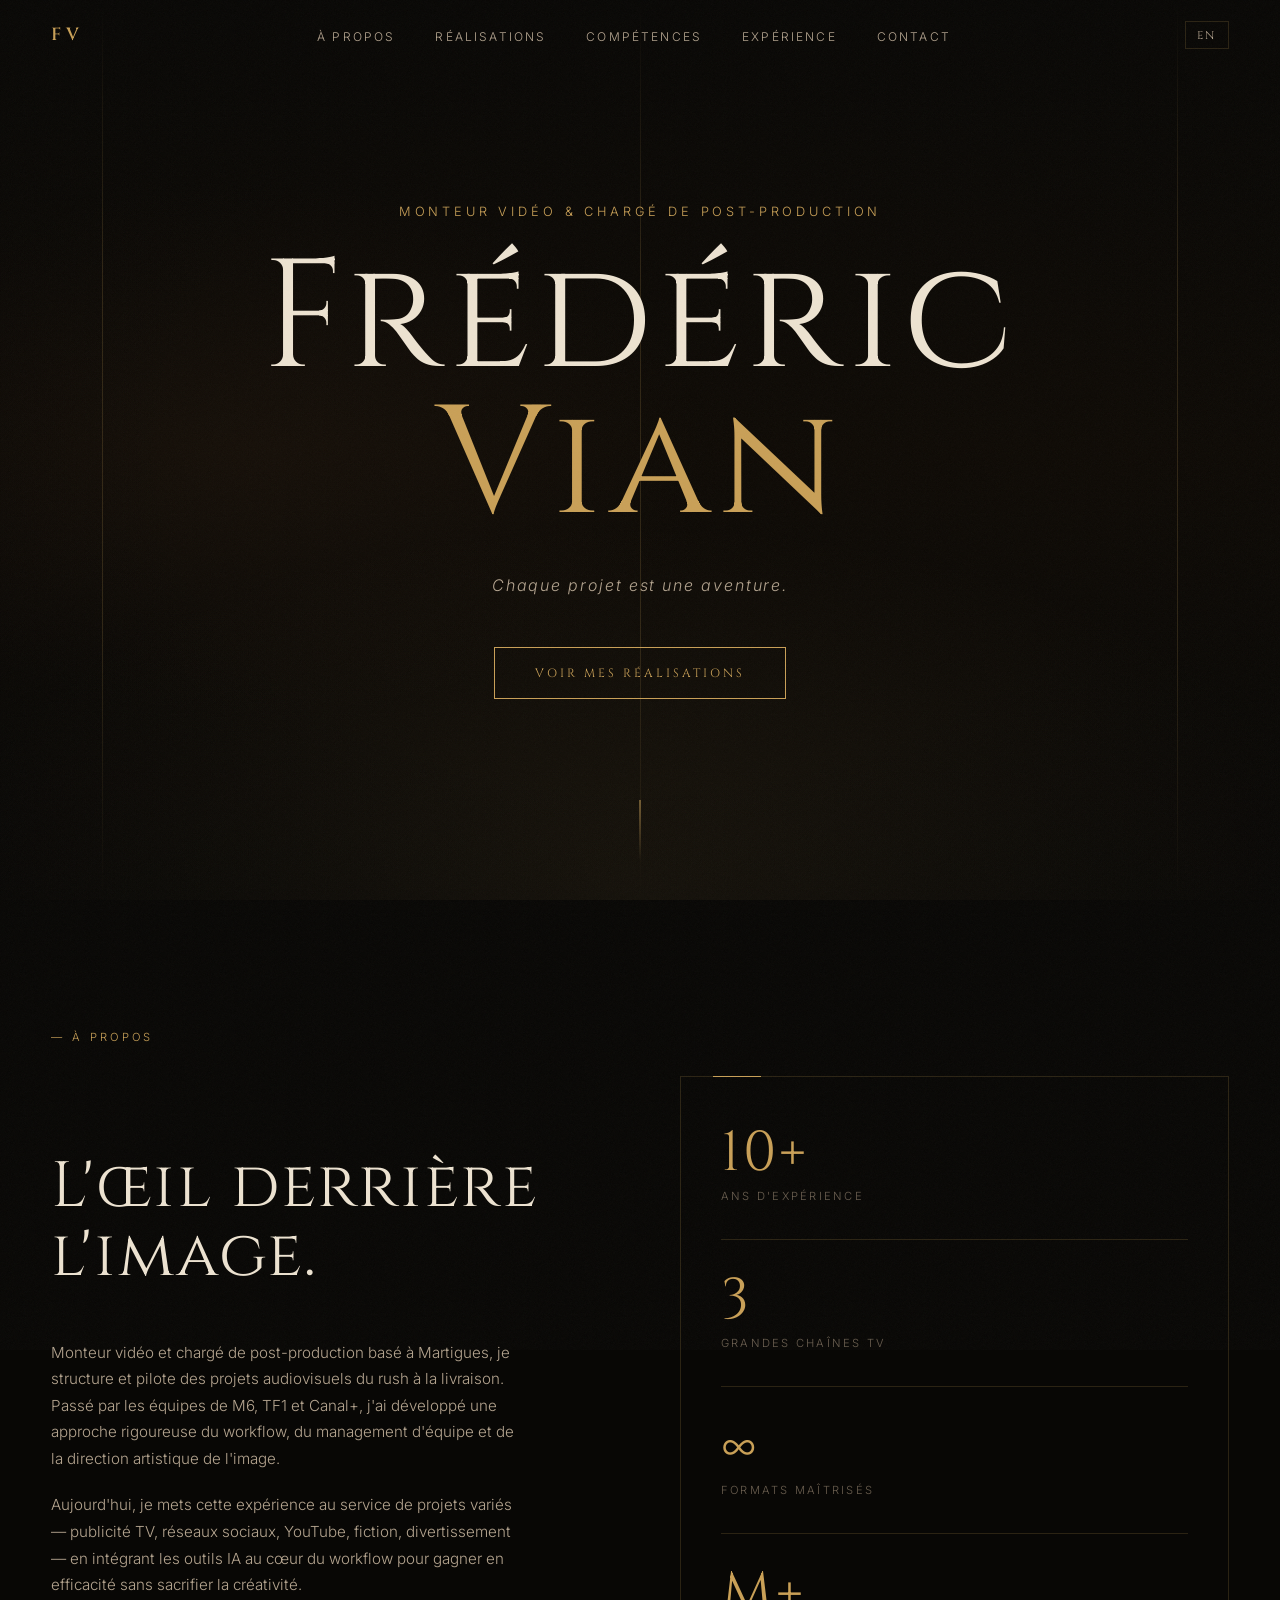
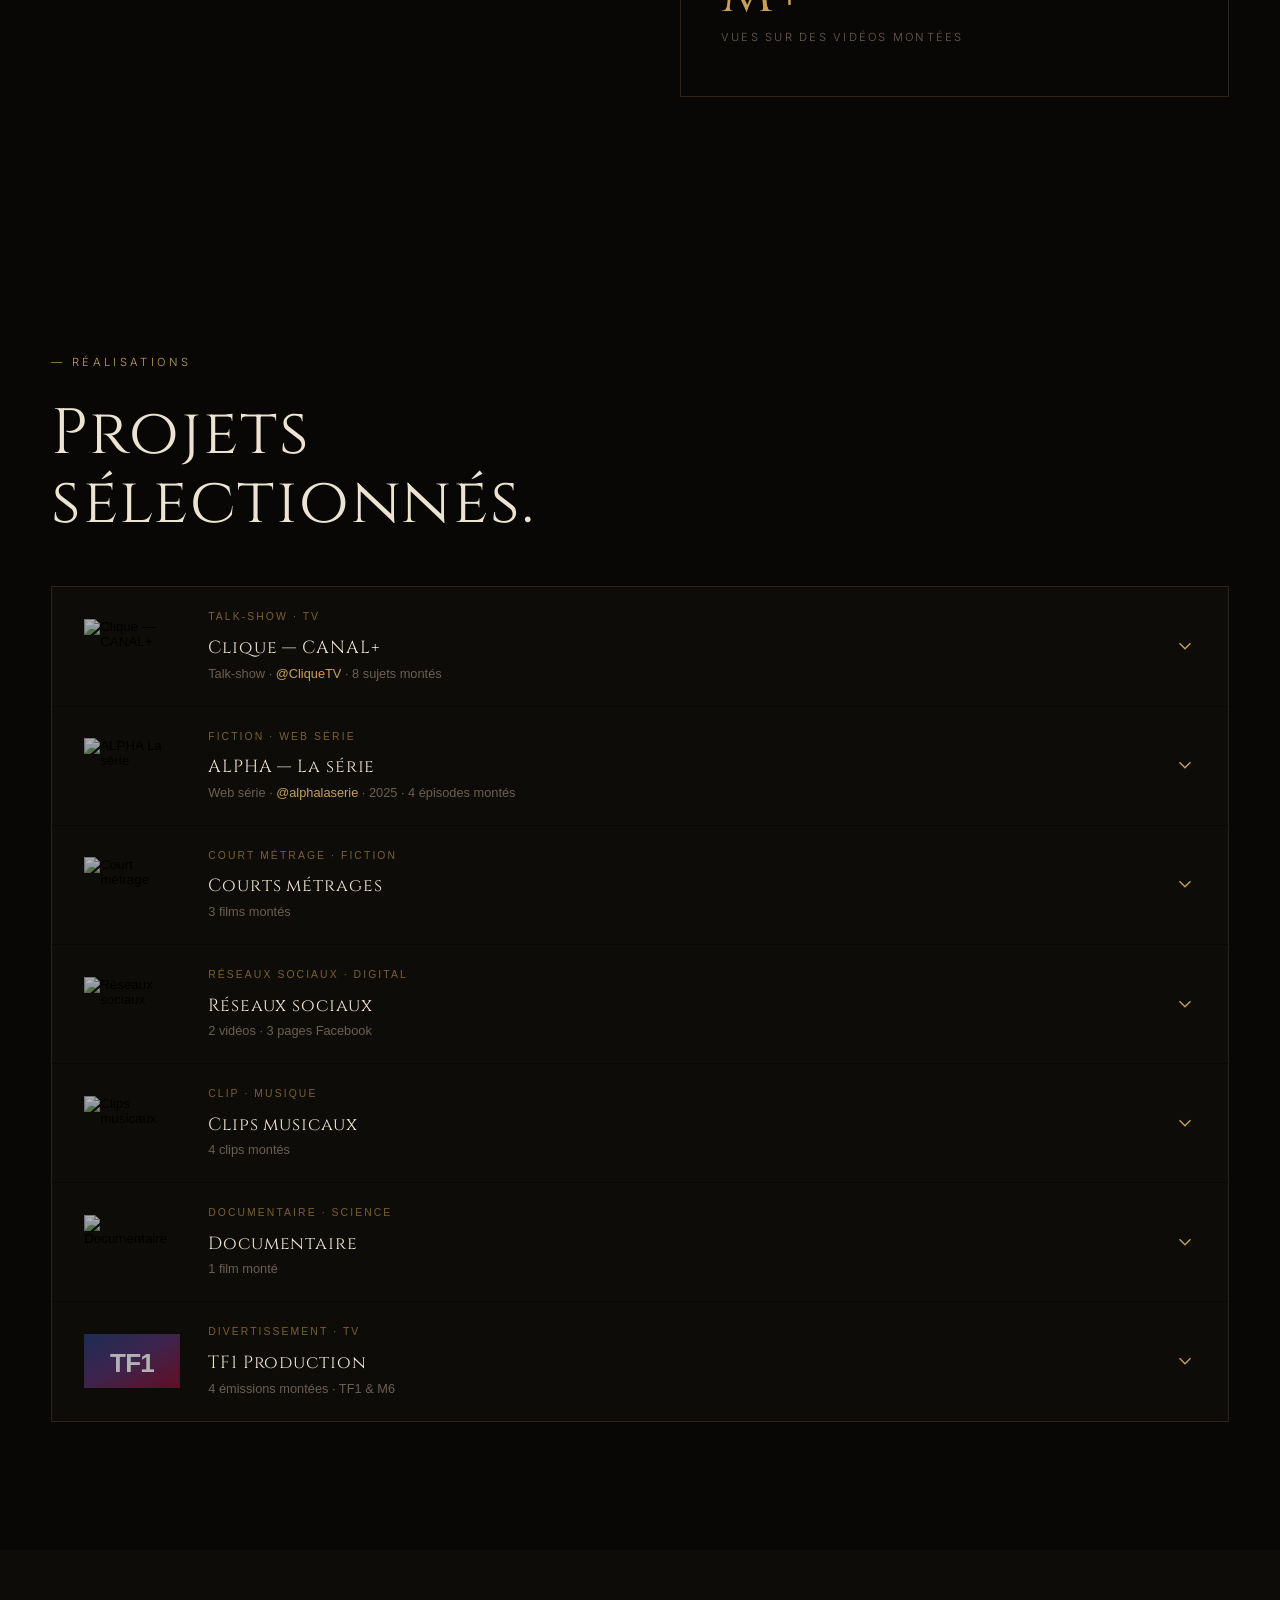
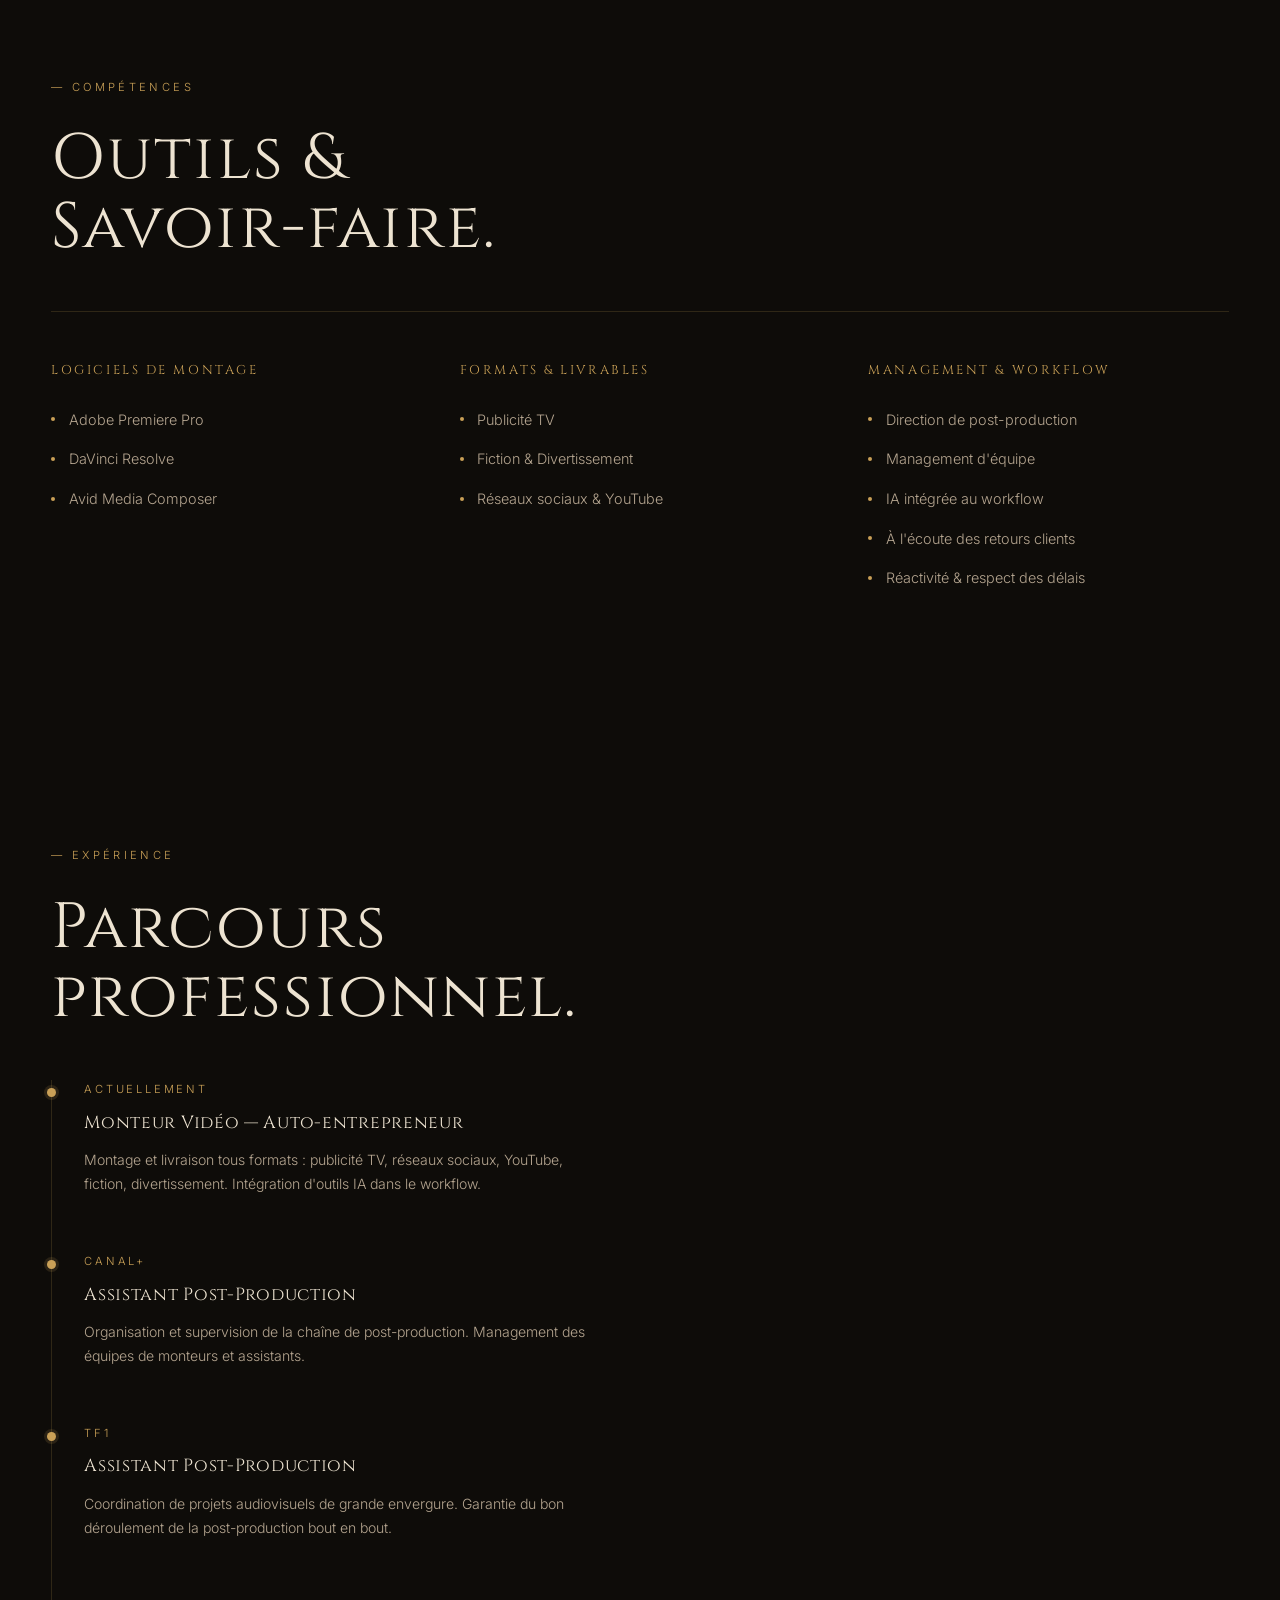
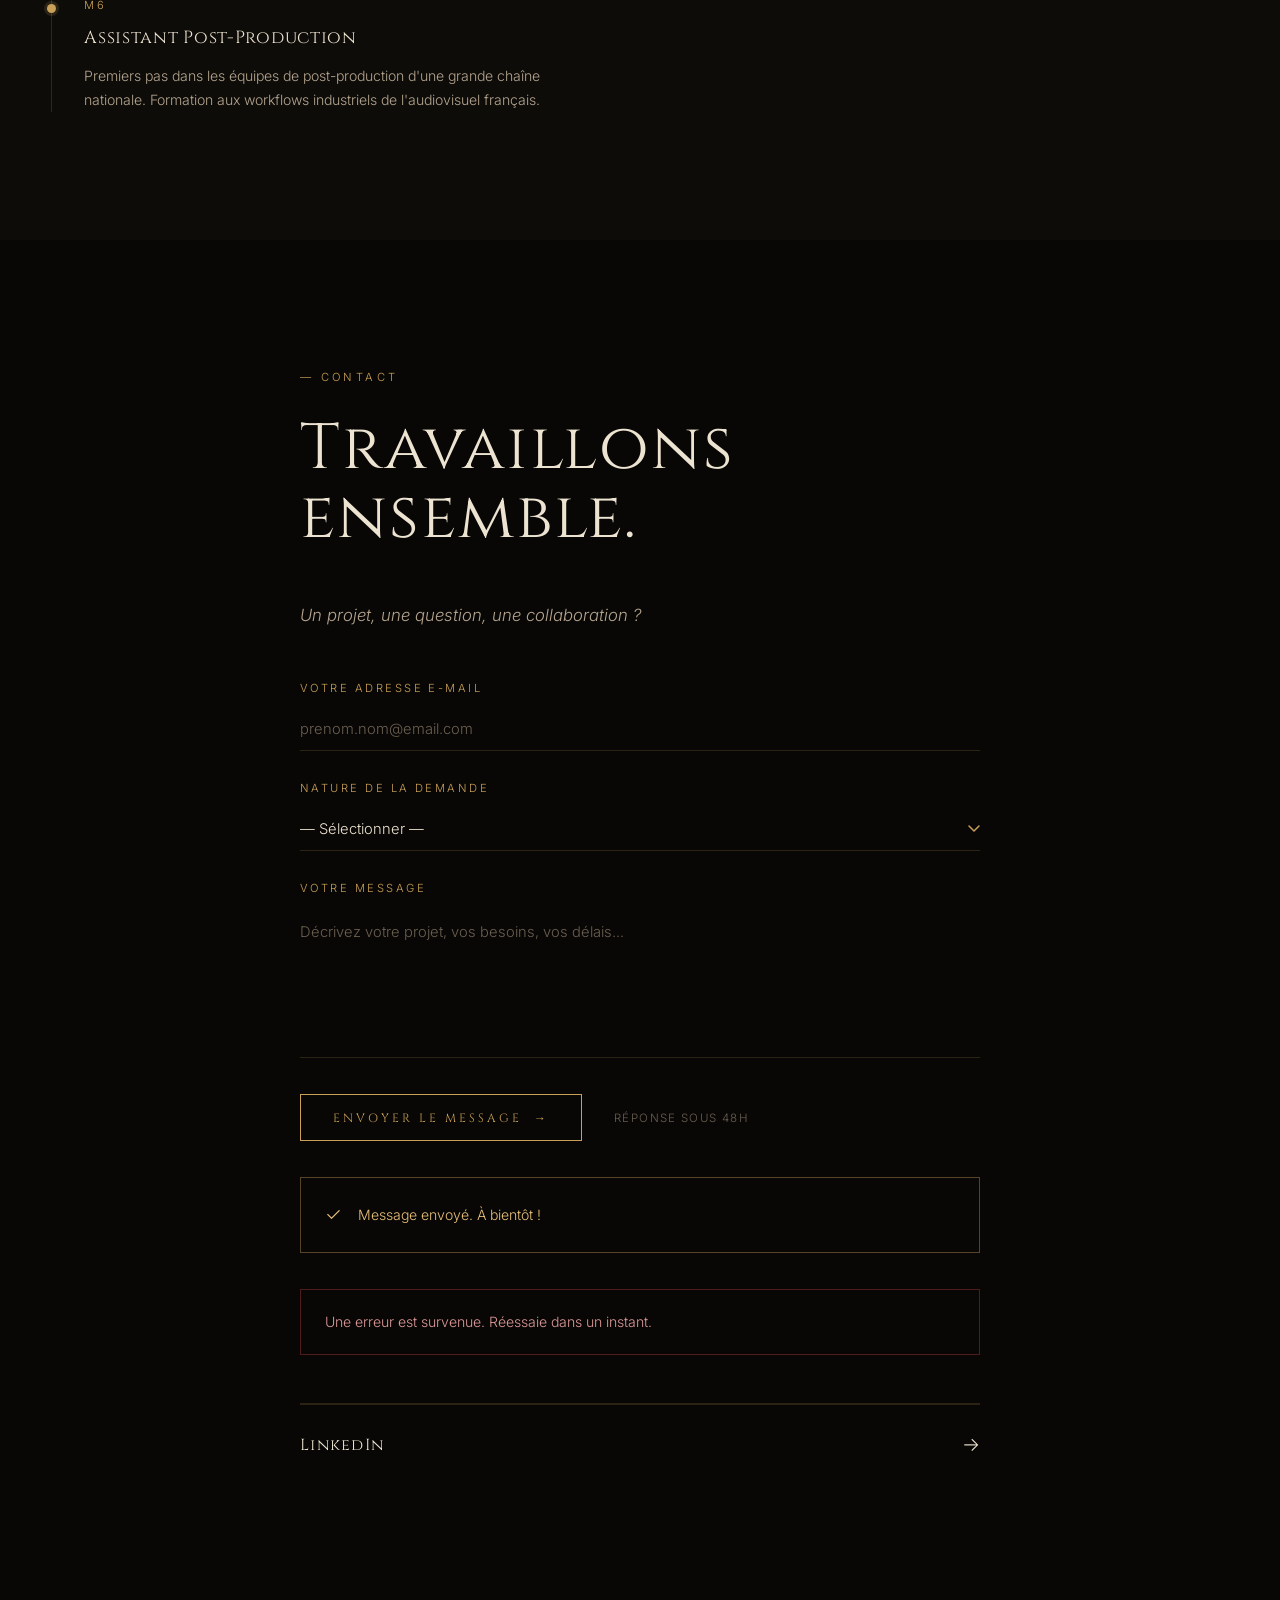
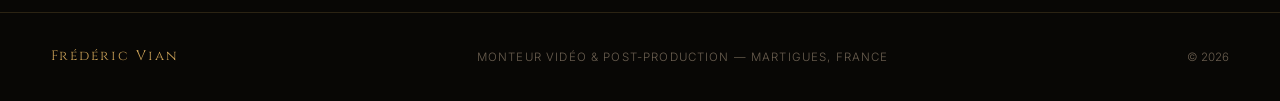
==== index.html @ c8d22343 "Add files via upload" ====
<!DOCTYPE html>
<html lang="fr">
<head>
  <meta charset="UTF-8" />
  <meta name="viewport" content="width=device-width, initial-scale=1.0" />

  <!-- SEO -->
  <title>Frédéric Vian — Monteur Vidéo & Post-Production</title>
  <meta name="description" content="Frédéric Vian, monteur vidéo et chargé de post-production basé à Martigues. Expérience M6, TF1, Canal+." />
  <meta name="author" content="Frédéric Vian" />
  <meta name="theme-color" content="#080705" />
  <link rel="icon" type="image/svg+xml" href="favicon.svg" />

  <!--
    PARTAGE RÉSEAUX SOCIAUX (Open Graph / Twitter)
    ⚠️ Remplace https://fredericvian.com/ par ton vrai domaine une fois le site en ligne.
    ⚠️ Dépose une image og-image.jpg (1200×630) dans ce dossier pour l'aperçu LinkedIn.
  -->
  <link rel="canonical" href="https://fredericvian.com/" />
  <meta property="og:type" content="website" />
  <meta property="og:locale" content="fr_FR" />
  <meta property="og:site_name" content="Frédéric Vian" />
  <meta property="og:title" content="Frédéric Vian — Monteur Vidéo & Post-Production" />
  <meta property="og:description" content="Monteur vidéo et chargé de post-production basé à Martigues. Expérience M6, TF1, Canal+." />
  <meta property="og:url" content="https://fredericvian.com/" />
  <meta property="og:image" content="https://fredericvian.com/og-image.jpg" />
  <meta name="twitter:card" content="summary_large_image" />
  <meta name="twitter:title" content="Frédéric Vian — Monteur Vidéo & Post-Production" />
  <meta name="twitter:description" content="Monteur vidéo et chargé de post-production basé à Martigues. Expérience M6, TF1, Canal+." />
  <meta name="twitter:image" content="https://fredericvian.com/og-image.jpg" />

  <!-- Données structurées (Google) -->
  <script type="application/ld+json">
  {
    "@context": "https://schema.org",
    "@type": "Person",
    "name": "Frédéric Vian",
    "jobTitle": "Monteur Vidéo & Chargé de Post-Production",
    "address": { "@type": "PostalAddress", "addressLocality": "Martigues", "addressCountry": "FR" },
    "url": "https://fredericvian.com/",
    "sameAs": ["https://www.linkedin.com/in/frédéric-vian"]
  }
  </script>

  <link rel="preconnect" href="https://fonts.googleapis.com" />
  <link rel="preconnect" href="https://fonts.gstatic.com" crossorigin />
  <link href="https://fonts.googleapis.com/css2?family=Cinzel:wght@400;500;600;700&family=Inter:wght@300;400;500&display=swap" rel="stylesheet" />
  <link rel="stylesheet" href="style.css" />
</head>
<body>

  <!-- GRAIN OVERLAY -->
  <div class="grain" aria-hidden="true"></div>

  <!-- NAV -->
  <nav id="nav">
    <a href="#hero" class="nav-logo">FV</a>
    <ul class="nav-links" id="navLinks">
      <li><a href="#about"   data-fr="À propos"      data-en="About">À propos</a></li>
      <li><a href="#work"    data-fr="Réalisations"  data-en="Work">Réalisations</a></li>
      <li><a href="#skills"  data-fr="Compétences"   data-en="Skills">Compétences</a></li>
      <li><a href="#exp"     data-fr="Expérience"    data-en="Experience">Expérience</a></li>
      <li><a href="#contact" data-fr="Contact"       data-en="Contact">Contact</a></li>
    </ul>
    <div class="nav-actions">
      <button class="lang-toggle" id="langToggle" aria-label="Switch language">EN</button>
      <button class="nav-burger" id="navBurger" aria-label="Menu" aria-expanded="false" aria-controls="navLinks">
        <span></span><span></span><span></span>
      </button>
    </div>
  </nav>

  <!-- HERO -->
  <section id="hero">
    <div class="hero-bg" aria-hidden="true">
      <div class="hero-vignette"></div>
      <div class="hero-lines" aria-hidden="true">
        <span></span><span></span><span></span>
      </div>
    </div>
    <div class="hero-content">
      <p class="hero-eyebrow" data-fr="Monteur Vidéo &amp; Chargé de Post-Production" data-en="Video Editor &amp; Post-Production Supervisor">
        Monteur Vidéo &amp; Chargé de Post-Production
      </p>
      <h1 class="hero-title">Frédéric<br /><span class="hero-name-accent">Vian</span></h1>
      <p class="hero-tagline" data-fr="Chaque projet est une aventure." data-en="Every project is an adventure.">
        Chaque projet est une aventure.
      </p>
      <a href="#work" class="hero-cta" data-fr="Voir mes réalisations" data-en="See my work">Voir mes réalisations</a>
    </div>
    <div class="hero-scroll" aria-hidden="true">
      <span class="hero-scroll-line"></span>
    </div>
  </section>

  <!-- ABOUT -->
  <section id="about" class="section">
    <div class="container">
      <div class="section-label" data-fr="— À propos" data-en="— About">— À propos</div>
      <div class="about-grid">
        <div class="about-text">
          <h2 class="section-title" data-fr="L'œil derrière<br/>l'image." data-en="The eye behind<br/>the image.">
            L'œil derrière<br/>l'image.
          </h2>
          <p data-fr="Monteur vidéo et chargé de post-production basé à Martigues, je structure et pilote des projets audiovisuels du rush à la livraison. Passé par les équipes de M6, TF1 et Canal+, j'ai développé une approche rigoureuse du workflow, du management d'équipe et de la direction artistique de l'image."
             data-en="Video editor and post-production supervisor based in Martigues, I structure and lead audiovisual projects from raw footage to delivery. Having worked with teams at M6, TF1 and Canal+, I developed a rigorous approach to workflow management, team leadership and visual direction.">
            Monteur vidéo et chargé de post-production basé à Martigues, je structure et pilote des projets audiovisuels du rush à la livraison. Passé par les équipes de M6, TF1 et Canal+, j'ai développé une approche rigoureuse du workflow, du management d'équipe et de la direction artistique de l'image.
          </p>
          <p data-fr="Aujourd'hui, je mets cette expérience au service de projets variés — publicité TV, réseaux sociaux, YouTube, fiction, divertissement — en intégrant les outils IA au cœur du workflow pour gagner en efficacité sans sacrifier la créativité."
             data-en="Today, I bring this experience to diverse projects — TV commercials, social media, YouTube, fiction, entertainment — integrating AI tools at the heart of the workflow to gain efficiency without sacrificing creativity.">
            Aujourd'hui, je mets cette expérience au service de projets variés — publicité TV, réseaux sociaux, YouTube, fiction, divertissement — en intégrant les outils IA au cœur du workflow pour gagner en efficacité sans sacrifier la créativité.
          </p>
        </div>
        <div class="about-visual">
          <div class="about-frame">
            <div class="about-frame-inner">
              <div class="about-stat">
                <span class="about-stat-num">10+</span>
                <span class="about-stat-label" data-fr="ans d'expérience" data-en="years of experience">ans d'expérience</span>
              </div>
              <div class="about-stat-divider"></div>
              <div class="about-stat">
                <span class="about-stat-num">3</span>
                <span class="about-stat-label" data-fr="grandes chaînes TV" data-en="major TV networks">grandes chaînes TV</span>
              </div>
              <div class="about-stat-divider"></div>
              <div class="about-stat">
                <span class="about-stat-num">∞</span>
                <span class="about-stat-label" data-fr="formats maîtrisés" data-en="formats mastered">formats maîtrisés</span>
              </div>
              <div class="about-stat-divider"></div>
              <div class="about-stat">
                <span class="about-stat-num">M+</span>
                <span class="about-stat-label" data-fr="vues sur des vidéos montées" data-en="views on edited videos">vues sur des vidéos montées</span>
              </div>
            </div>
          </div>
        </div>
      </div>
    </div>
  </section>

  <!-- RÉALISATIONS -->
  <section id="work" class="section">
    <div class="container">
      <div class="section-label" data-fr="— Réalisations" data-en="— Work">— Réalisations</div>
      <h2 class="section-title" data-fr="Projets<br/>sélectionnés." data-en="Selected<br/>Projects.">Projets<br/>sélectionnés.</h2>
      <div class="work-list">

        <!-- GROUPE : CLIQUE — CANAL+ -->
        <div class="work-group">
          <button class="work-group-header" aria-expanded="false" data-target="group-clique">
            <div class="work-group-thumb">
              <img src="https://img.youtube.com/vi/u2joGVSpetw/maxresdefault.jpg" alt="Clique — CANAL+" />
            </div>
            <div class="work-group-meta">
              <span class="work-tag">Talk-show · TV</span>
              <h3>Clique — CANAL+</h3>
              <p data-fr="Talk-show · <a href='https://www.youtube.com/@CliqueTV' target='_blank' rel='noopener' class='work-channel-link'>@CliqueTV</a> · 8 sujets montés" data-en="Talk-show · <a href='https://www.youtube.com/@CliqueTV' target='_blank' rel='noopener' class='work-channel-link'>@CliqueTV</a> · 8 edited segments">Talk-show · <a href="https://www.youtube.com/@CliqueTV" target="_blank" rel="noopener" class="work-channel-link">@CliqueTV</a> · 8 sujets montés</p>
            </div>
            <span class="work-group-chevron" aria-hidden="true">
              <svg viewBox="0 0 24 24" fill="none" stroke="currentColor" stroke-width="1.5"><path d="M6 9l6 6 6-6"/></svg>
            </span>
          </button>

          <div class="work-group-episodes" id="group-clique">
            <div class="work-grid">

              <div class="work-card" data-yt="vx4rAhVXjcg">
                <div class="work-thumb">
                  <img src="https://img.youtube.com/vi/vx4rAhVXjcg/maxresdefault.jpg" alt="Roman Frayssinet — Le Pestacle" loading="lazy" />
                  <div class="work-play"><svg viewBox="0 0 24 24" fill="currentColor"><path d="M8 5v14l11-7z"/></svg></div>
                </div>
                <div class="work-info">
                  <span class="work-tag">Le Pestacle</span>
                  <h3>Roman Frayssinet — Elon Musk</h3>
                </div>
              </div>

              <div class="work-card" data-yt="-8pjZvbVqKA">
                <div class="work-thumb">
                  <img src="https://img.youtube.com/vi/-8pjZvbVqKA/maxresdefault.jpg" alt="Vianney × Catherine Ceylac" loading="lazy" />
                  <div class="work-play"><svg viewBox="0 0 24 24" fill="currentColor"><path d="M8 5v14l11-7z"/></svg></div>
                </div>
                <div class="work-info">
                  <span class="work-tag">Interview</span>
                  <h3>Vianney × Catherine Ceylac</h3>
                </div>
              </div>

              <div class="work-card" data-yt="0QctQRhAXrw">
                <div class="work-thumb">
                  <img src="https://img.youtube.com/vi/0QctQRhAXrw/maxresdefault.jpg" alt="Clément Viktorovitch — le gouvernement à la conquête des jeunes" loading="lazy" />
                  <div class="work-play"><svg viewBox="0 0 24 24" fill="currentColor"><path d="M8 5v14l11-7z"/></svg></div>
                </div>
                <div class="work-info">
                  <span class="work-tag">Clément Viktorovitch</span>
                  <h3>Le gouvernement à la conquête des jeunes</h3>
                </div>
              </div>

              <div class="work-card" data-yt="QtsYIuHaiMQ">
                <div class="work-thumb">
                  <img src="https://img.youtube.com/vi/QtsYIuHaiMQ/maxresdefault.jpg" alt="Clément Viktorovitch — Macron" loading="lazy" />
                  <div class="work-play"><svg viewBox="0 0 24 24" fill="currentColor"><path d="M8 5v14l11-7z"/></svg></div>
                </div>
                <div class="work-info">
                  <span class="work-tag">Clément Viktorovitch</span>
                  <h3>Macron : « c'est pas moi, c'est nous ! »</h3>
                </div>
              </div>

              <div class="work-card" data-yt="WzJDtiFEwsU">
                <div class="work-thumb">
                  <img src="https://img.youtube.com/vi/WzJDtiFEwsU/maxresdefault.jpg" alt="Clique x Akhenaton" loading="lazy" />
                  <div class="work-play"><svg viewBox="0 0 24 24" fill="currentColor"><path d="M8 5v14l11-7z"/></svg></div>
                </div>
                <div class="work-info">
                  <span class="work-tag">Clique x</span>
                  <h3>Akhenaton</h3>
                </div>
              </div>

              <div class="work-card" data-yt="u2joGVSpetw">
                <div class="work-thumb">
                  <img src="https://img.youtube.com/vi/u2joGVSpetw/maxresdefault.jpg" alt="Clique x Aya Nakamura" loading="lazy" />
                  <div class="work-play"><svg viewBox="0 0 24 24" fill="currentColor"><path d="M8 5v14l11-7z"/></svg></div>
                </div>
                <div class="work-info">
                  <span class="work-tag">Clique x</span>
                  <h3>Aya Nakamura</h3>
                </div>
              </div>

              <div class="work-card" data-yt="YDnbh11ZETY">
                <div class="work-thumb">
                  <img src="https://img.youtube.com/vi/YDnbh11ZETY/maxresdefault.jpg" alt="Clique x Damso" loading="lazy" />
                  <div class="work-play"><svg viewBox="0 0 24 24" fill="currentColor"><path d="M8 5v14l11-7z"/></svg></div>
                </div>
                <div class="work-info">
                  <span class="work-tag">Clique x</span>
                  <h3>Damso</h3>
                </div>
              </div>

              <div class="work-card" data-yt="eVCPycN00z0">
                <div class="work-thumb">
                  <img src="https://img.youtube.com/vi/eVCPycN00z0/maxresdefault.jpg" alt="Clique x Heuss + Vald" loading="lazy" />
                  <div class="work-play"><svg viewBox="0 0 24 24" fill="currentColor"><path d="M8 5v14l11-7z"/></svg></div>
                </div>
                <div class="work-info">
                  <span class="work-tag">Clique x</span>
                  <h3>Heuss + Vald</h3>
                </div>
              </div>

            </div>
          </div>
        </div>

        <!-- GROUPE : ALPHA LA SÉRIE -->
        <div class="work-group">
          <button class="work-group-header" aria-expanded="false" data-target="group-alpha">
            <div class="work-group-thumb">
              <img src="https://img.youtube.com/vi/E4OWboNIdrw/maxresdefault.jpg" alt="ALPHA La série" />
            </div>
            <div class="work-group-meta">
              <span class="work-tag" data-fr="Fiction · Web Série" data-en="Fiction · Web Series">Fiction · Web Série</span>
              <h3>ALPHA — La série</h3>
              <p data-fr="Web série · <a href='https://www.youtube.com/@alphalaserie' target='_blank' rel='noopener' class='work-channel-link'>@alphalaserie</a> · 2025 · 4 épisodes montés" data-en="Web series · <a href='https://www.youtube.com/@alphalaserie' target='_blank' rel='noopener' class='work-channel-link'>@alphalaserie</a> · 2025 · 4 edited episodes">Web série · <a href="https://www.youtube.com/@alphalaserie" target="_blank" rel="noopener" class="work-channel-link">@alphalaserie</a> · 2025 · 4 épisodes montés</p>
            </div>
            <span class="work-group-chevron" aria-hidden="true">
              <svg viewBox="0 0 24 24" fill="none" stroke="currentColor" stroke-width="1.5"><path d="M6 9l6 6 6-6"/></svg>
            </span>
          </button>

          <div class="work-group-episodes" id="group-alpha">
            <div class="work-grid">

              <div class="work-card" data-yt="u3nM26Diing">
                <div class="work-thumb">
                  <img src="https://img.youtube.com/vi/u3nM26Diing/maxresdefault.jpg" alt="ALPHA Épisode 5" />
                  <div class="work-play"><svg viewBox="0 0 24 24" fill="currentColor"><path d="M8 5v14l11-7z"/></svg></div>
                </div>
                <div class="work-info">
                  <span class="work-tag" data-fr="Épisode 5" data-en="Episode 5">Épisode 5</span>
                  <h3>"Vive le Roi"</h3>
                </div>
              </div>

              <div class="work-card" data-yt="XBT-OYFOe3w">
                <div class="work-thumb">
                  <img src="https://img.youtube.com/vi/XBT-OYFOe3w/maxresdefault.jpg" alt="ALPHA Épisode 6" />
                  <div class="work-play"><svg viewBox="0 0 24 24" fill="currentColor"><path d="M8 5v14l11-7z"/></svg></div>
                </div>
                <div class="work-info">
                  <span class="work-tag" data-fr="Épisode 6" data-en="Episode 6">Épisode 6</span>
                  <h3>"Cartel"</h3>
                </div>
              </div>

              <div class="work-card" data-yt="VPg8pPZgz0k">
                <div class="work-thumb">
                  <img src="https://img.youtube.com/vi/VPg8pPZgz0k/maxresdefault.jpg" alt="ALPHA Épisode 7" />
                  <div class="work-play"><svg viewBox="0 0 24 24" fill="currentColor"><path d="M8 5v14l11-7z"/></svg></div>
                </div>
                <div class="work-info">
                  <span class="work-tag" data-fr="Épisode 7" data-en="Episode 7">Épisode 7</span>
                  <h3>"Cheval de Troie"</h3>
                </div>
              </div>

              <div class="work-card" data-yt="E4OWboNIdrw">
                <div class="work-thumb">
                  <img src="https://img.youtube.com/vi/E4OWboNIdrw/maxresdefault.jpg" alt="ALPHA Épisode 8" />
                  <div class="work-play"><svg viewBox="0 0 24 24" fill="currentColor"><path d="M8 5v14l11-7z"/></svg></div>
                </div>
                <div class="work-info">
                  <span class="work-tag" data-fr="Épisode 8" data-en="Episode 8">Épisode 8</span>
                  <h3>"Homo Homini Lupus Est"</h3>
                </div>
              </div>

            </div>
          </div>
        </div>

        <!-- GROUPE : COURT MÉTRAGE -->
        <div class="work-group">
          <button class="work-group-header" aria-expanded="false" data-target="group-cm">
            <div class="work-group-thumb">
              <img src="https://img.youtube.com/vi/AvcsvpC75oE/maxresdefault.jpg" alt="Court métrage" />
            </div>
            <div class="work-group-meta">
              <span class="work-tag" data-fr="Court métrage · Fiction" data-en="Short film · Fiction">Court métrage · Fiction</span>
              <h3 data-fr="Courts métrages" data-en="Short films">Courts métrages</h3>
              <p data-fr="3 films montés" data-en="3 edited short films">3 films montés</p>
            </div>
            <span class="work-group-chevron" aria-hidden="true">
              <svg viewBox="0 0 24 24" fill="none" stroke="currentColor" stroke-width="1.5"><path d="M6 9l6 6 6-6"/></svg>
            </span>
          </button>

          <div class="work-group-episodes" id="group-cm">
            <div class="work-grid work-grid--three">

              <div class="work-card" data-yt="AvcsvpC75oE">
                <div class="work-thumb">
                  <img src="https://img.youtube.com/vi/AvcsvpC75oE/maxresdefault.jpg" alt="3 Hommes à l'Ouest" loading="lazy" />
                  <div class="work-play"><svg viewBox="0 0 24 24" fill="currentColor"><path d="M8 5v14l11-7z"/></svg></div>
                </div>
                <div class="work-info">
                  <span class="work-tag" data-fr="Court métrage · 2024" data-en="Short film · 2024">Court métrage · 2024</span>
                  <h3>3 Hommes à l'Ouest</h3>
                  <p>Bénétos Briat</p>
                </div>
              </div>

              <div class="work-card" data-vimeo="212569581">
                <div class="work-thumb">
                  <img src="https://i.vimeocdn.com/video/628578878-7d881357b308cce2535d1c9f05005d5f77a9d35c34f79c65ec919a4b2092a914-d_640?region=us" alt="Mode Random" loading="lazy" />
                  <div class="work-play"><svg viewBox="0 0 24 24" fill="currentColor"><path d="M8 5v14l11-7z"/></svg></div>
                </div>
                <div class="work-info">
                  <span class="work-tag" data-fr="Fiction · 16mm · 2017" data-en="Fiction · 16mm · 2017">Fiction · 16mm · 2017</span>
                  <h3>Mode Random</h3>
                  <p>LA SATIS</p>
                </div>
              </div>

              <div class="work-card" data-vimeo="277667482">
                <div class="work-thumb">
                  <img src="https://i.vimeocdn.com/video/710500911-2fa3a61dab92819280bfa5388c607d96d60694eab05b32202e0fb5c0f3e0e2c3-d_640?region=us" alt="Oiseau Fumeux" loading="lazy" />
                  <div class="work-play"><svg viewBox="0 0 24 24" fill="currentColor"><path d="M8 5v14l11-7z"/></svg></div>
                </div>
                <div class="work-info">
                  <span class="work-tag" data-fr="Court métrage · UHD · 2018" data-en="Short film · UHD · 2018">Court métrage · UHD · 2018</span>
                  <h3>Oiseau Fumeux</h3>
                  <p>Pauline Romane Cacciaguerra — LA SATIS</p>
                </div>
              </div>

            </div>
          </div>
        </div>

        <!-- GROUPE : RÉSEAUX SOCIAUX -->
        <div class="work-group">
          <button class="work-group-header" aria-expanded="false" data-target="group-rs">
            <div class="work-group-thumb">
              <img src="https://img.youtube.com/vi/rwf_QAiRUIs/maxresdefault.jpg" alt="Réseaux sociaux" />
            </div>
            <div class="work-group-meta">
              <span class="work-tag" data-fr="Réseaux sociaux · Digital" data-en="Social media · Digital">Réseaux sociaux · Digital</span>
              <h3 data-fr="Réseaux sociaux" data-en="Social media">Réseaux sociaux</h3>
              <p data-fr="2 vidéos · 3 pages Facebook" data-en="2 videos · 3 Facebook pages">2 vidéos · 3 pages Facebook</p>
            </div>
            <span class="work-group-chevron" aria-hidden="true">
              <svg viewBox="0 0 24 24" fill="none" stroke="currentColor" stroke-width="1.5"><path d="M6 9l6 6 6-6"/></svg>
            </span>
          </button>

          <div class="work-group-episodes" id="group-rs">

            <p class="work-subsection" data-fr="— Vidéos YouTube" data-en="— YouTube videos">— Vidéos YouTube</p>
            <div class="work-grid work-grid--two">

              <div class="work-card" data-yt="rwf_QAiRUIs">
                <div class="work-thumb">
                  <img src="https://img.youtube.com/vi/rwf_QAiRUIs/maxresdefault.jpg" alt="Il était une Foire" loading="lazy" />
                  <div class="work-play"><svg viewBox="0 0 24 24" fill="currentColor"><path d="M8 5v14l11-7z"/></svg></div>
                </div>
                <div class="work-info">
                  <span class="work-tag" data-fr="Vidéo · Événementiel" data-en="Video · Event">Vidéo · Événementiel</span>
                  <h3>Il était une Foire</h3>
                  <p>Foire de Marseille</p>
                </div>
              </div>

              <div class="work-card" data-yt="DGOO0UP9NcY">
                <div class="work-thumb">
                  <img src="https://img.youtube.com/vi/DGOO0UP9NcY/maxresdefault.jpg" alt="L'ancien de la French Connection" loading="lazy" />
                  <div class="work-play"><svg viewBox="0 0 24 24" fill="currentColor"><path d="M8 5v14l11-7z"/></svg></div>
                </div>
                <div class="work-info">
                  <span class="work-tag" data-fr="Vidéo · Reportage" data-en="Video · Reportage">Vidéo · Reportage</span>
                  <h3>L'ancien de la French Connection</h3>
                  <p>Origines</p>
                </div>
              </div>

            </div>

            <p class="work-subsection" data-fr="— Pages Facebook (Reels)" data-en="— Facebook pages (Reels)">— Pages Facebook (Reels)</p>
            <div class="work-grid work-grid--three">

              <a class="work-card work-card--ext" href="https://www.facebook.com/Buzzly.fr/reels/" target="_blank" rel="noopener">
                <div class="work-thumb">
                  <img src="IMG/fb-buzzly.svg" alt="Buzzly.fr" loading="lazy" />
                  <div class="work-ext-icon">↗</div>
                </div>
                <div class="work-info">
                  <span class="work-tag">Facebook Reels</span>
                  <h3>Buzzly.fr</h3>
                  <p data-fr="Voir les Reels" data-en="See Reels">Voir les Reels</p>
                </div>
              </a>

              <a class="work-card work-card--ext" href="https://www.facebook.com/CinemaEtSerie/reels/" target="_blank" rel="noopener">
                <div class="work-thumb">
                  <img src="IMG/fb-cinema.svg" alt="Cinéma & Série" loading="lazy" />
                  <div class="work-ext-icon">↗</div>
                </div>
                <div class="work-info">
                  <span class="work-tag">Facebook Reels</span>
                  <h3>Cinéma &amp; Série</h3>
                  <p data-fr="Voir les Reels" data-en="See Reels">Voir les Reels</p>
                </div>
              </a>

              <a class="work-card work-card--ext" href="https://www.facebook.com/Lhorreur404/reels/" target="_blank" rel="noopener">
                <div class="work-thumb">
                  <img src="IMG/fb-horreur.svg" alt="L'Horreur 404" loading="lazy" />
                  <div class="work-ext-icon">↗</div>
                </div>
                <div class="work-info">
                  <span class="work-tag">Facebook Reels</span>
                  <h3>L'Horreur 404</h3>
                  <p data-fr="Voir les Reels" data-en="See Reels">Voir les Reels</p>
                </div>
              </a>

            </div>
          </div>
        </div>

        <!-- GROUPE : CLIPS MUSICAUX -->
        <div class="work-group">
          <button class="work-group-header" aria-expanded="false" data-target="group-clips">
            <div class="work-group-thumb">
              <img src="https://img.youtube.com/vi/uN5yzhZSjgo/maxresdefault.jpg" alt="Clips musicaux" />
            </div>
            <div class="work-group-meta">
              <span class="work-tag" data-fr="Clip · Musique" data-en="Music Video">Clip · Musique</span>
              <h3 data-fr="Clips musicaux" data-en="Music videos">Clips musicaux</h3>
              <p data-fr="4 clips montés" data-en="4 edited music videos">4 clips montés</p>
            </div>
            <span class="work-group-chevron" aria-hidden="true">
              <svg viewBox="0 0 24 24" fill="none" stroke="currentColor" stroke-width="1.5"><path d="M6 9l6 6 6-6"/></svg>
            </span>
          </button>

          <div class="work-group-episodes" id="group-clips">
            <div class="work-grid">

              <div class="work-card" data-yt="uN5yzhZSjgo">
                <div class="work-thumb">
                  <img src="https://img.youtube.com/vi/uN5yzhZSjgo/maxresdefault.jpg" alt="Ridsa — Olé" loading="lazy" />
                  <div class="work-play"><svg viewBox="0 0 24 24" fill="currentColor"><path d="M8 5v14l11-7z"/></svg></div>
                </div>
                <div class="work-info">
                  <span class="work-tag">Ridsa</span>
                  <h3>Olé</h3>
                </div>
              </div>

              <div class="work-card" data-yt="GRWU_PLruxw">
                <div class="work-thumb">
                  <img src="https://img.youtube.com/vi/GRWU_PLruxw/maxresdefault.jpg" alt="Kore feat Hamza — Lalla" loading="lazy" />
                  <div class="work-play"><svg viewBox="0 0 24 24" fill="currentColor"><path d="M8 5v14l11-7z"/></svg></div>
                </div>
                <div class="work-info">
                  <span class="work-tag">Kore feat Hamza</span>
                  <h3>Lalla</h3>
                </div>
              </div>

              <div class="work-card" data-yt="bKBXxKb3nZw">
                <div class="work-thumb">
                  <img src="https://img.youtube.com/vi/bKBXxKb3nZw/maxresdefault.jpg" alt="Kore feat Kader Takwondo — Évasion" loading="lazy" />
                  <div class="work-play"><svg viewBox="0 0 24 24" fill="currentColor"><path d="M8 5v14l11-7z"/></svg></div>
                </div>
                <div class="work-info">
                  <span class="work-tag">Kore feat Kader Takwondo</span>
                  <h3>Évasion</h3>
                </div>
              </div>

              <div class="work-card" data-yt="dk0arv8ChjI">
                <div class="work-thumb">
                  <img src="https://img.youtube.com/vi/dk0arv8ChjI/hqdefault.jpg" alt="Naestro feat Nabil — E Lucevan Le Stelle" loading="lazy" />
                  <div class="work-play"><svg viewBox="0 0 24 24" fill="currentColor"><path d="M8 5v14l11-7z"/></svg></div>
                </div>
                <div class="work-info">
                  <span class="work-tag">Naestro feat Nabil</span>
                  <h3>E Lucevan Le Stelle</h3>
                </div>
              </div>

            </div>
          </div>
        </div>

        <!-- GROUPE : DOCUMENTAIRE -->
        <div class="work-group">
          <button class="work-group-header" aria-expanded="false" data-target="group-docu">
            <div class="work-group-thumb">
              <img src="https://i.vimeocdn.com/video/657584745-0146013c72c6f6f7827de5c40d9d8826551903662af17b3fe3767dba898254a9-d_640?region=us" alt="Documentaire" />
            </div>
            <div class="work-group-meta">
              <span class="work-tag" data-fr="Documentaire · Science" data-en="Documentary · Science">Documentaire · Science</span>
              <h3 data-fr="Documentaire" data-en="Documentary">Documentaire</h3>
              <p data-fr="1 film monté" data-en="1 edited film">1 film monté</p>
            </div>
            <span class="work-group-chevron" aria-hidden="true">
              <svg viewBox="0 0 24 24" fill="none" stroke="currentColor" stroke-width="1.5"><path d="M6 9l6 6 6-6"/></svg>
            </span>
          </button>

          <div class="work-group-episodes" id="group-docu">
            <div class="work-grid work-grid--single">

              <div class="work-card" data-vimeo="235694728">
                <div class="work-thumb">
                  <img src="https://i.vimeocdn.com/video/657584745-0146013c72c6f6f7827de5c40d9d8826551903662af17b3fe3767dba898254a9-d_640?region=us" alt="Bio-Mimétisme" loading="lazy" />
                  <div class="work-play"><svg viewBox="0 0 24 24" fill="currentColor"><path d="M8 5v14l11-7z"/></svg></div>
                </div>
                <div class="work-info">
                  <span class="work-tag" data-fr="Documentaire scientifique · 2017" data-en="Science documentary · 2017">Documentaire scientifique · 2017</span>
                  <h3>Bio-Mimétisme</h3>
                  <p data-fr="Réalisé par Célia Contaret — LA SATIS" data-en="Directed by Célia Contaret — LA SATIS">Réalisé par Célia Contaret — LA SATIS</p>
                </div>
              </div>

            </div>
          </div>
        </div>

        <!-- GROUPE : TF1 PRODUCTION -->
        <div class="work-group">
          <button class="work-group-header" aria-expanded="false" data-target="group-tf1">
            <div class="work-group-thumb">
              <img src="tf1-logo.svg" alt="TF1 Production" />
            </div>
            <div class="work-group-meta">
              <span class="work-tag" data-fr="Divertissement · TV" data-en="Entertainment · TV">Divertissement · TV</span>
              <h3 data-fr="TF1 Production" data-en="TF1 Production">TF1 Production</h3>
              <p data-fr="4 émissions montées · TF1 &amp; M6" data-en="4 edited shows · TF1 &amp; M6">4 émissions montées · TF1 &amp; M6</p>
            </div>
            <span class="work-group-chevron" aria-hidden="true">
              <svg viewBox="0 0 24 24" fill="none" stroke="currentColor" stroke-width="1.5"><path d="M6 9l6 6 6-6"/></svg>
            </span>
          </button>

          <div class="work-group-episodes" id="group-tf1">
            <ul class="credits-list credits-list--inset">

              <li class="credit">
                <div class="credit-thumb">
                  <img src="IMG/mpbn-2.jpg" alt="Mon plus beau Noël" loading="lazy" />
                </div>
                <div class="credit-main">
                  <span class="work-tag">TF1</span>
                  <h3 class="credit-title">Mon plus beau Noël</h3>
                </div>
                <div class="credit-role">
                  <span class="credit-role-name" data-fr="Assistant post-production" data-en="Post-production assistant">Assistant post-production</span>
                </div>
              </li>

              <li class="credit">
                <div class="credit-thumb credit-thumb--light">
                  <img src="IMG/logo-programme_les-plus-belles-vacances-5f9326-0401x-1.png" alt="Mes plus belles vacances" loading="lazy" />
                </div>
                <div class="credit-main">
                  <span class="work-tag">TF1</span>
                  <h3 class="credit-title">Mes plus belles vacances</h3>
                </div>
                <div class="credit-role">
                  <span class="credit-role-name" data-fr="Assistant post-production" data-en="Post-production assistant">Assistant post-production</span>
                </div>
              </li>

              <li class="credit">
                <div class="credit-thumb">
                  <img src="IMG/familles-nombreuses-2.jpg" alt="Familles nombreuses" loading="lazy" />
                </div>
                <div class="credit-main">
                  <span class="work-tag">TF1</span>
                  <h3 class="credit-title">Familles nombreuses</h3>
                </div>
                <div class="credit-role">
                  <span class="credit-role-name" data-fr="Assistant post-production" data-en="Post-production assistant">Assistant post-production</span>
                </div>
              </li>

              <li class="credit">
                <div class="credit-thumb">
                  <img src="IMG/reines-du-shopping-2.jpg" alt="Les Reines du shopping" loading="lazy" />
                </div>
                <div class="credit-main">
                  <span class="work-tag">M6</span>
                  <h3 class="credit-title">Les Reines du shopping</h3>
                </div>
                <div class="credit-role">
                  <span class="credit-role-name" data-fr="Assistant post-production" data-en="Post-production assistant">Assistant post-production</span>
                </div>
              </li>

            </ul>
          </div>
        </div>

      </div>

    </div>
  </section>

  <!-- SKILLS -->
  <section id="skills" class="section section-dark">
    <div class="container">
      <div class="section-label" data-fr="— Compétences" data-en="— Skills">— Compétences</div>
      <h2 class="section-title" data-fr="Outils &amp;<br/>Savoir-faire." data-en="Tools &amp;<br/>Expertise.">Outils &amp;<br/>Savoir-faire.</h2>
      <div class="skills-grid">
        <div class="skill-col">
          <h3 class="skill-category" data-fr="Logiciels de montage" data-en="Editing software">Logiciels de montage</h3>
          <ul class="skill-list">
            <li><span class="skill-dot"></span>Adobe Premiere Pro</li>
            <li><span class="skill-dot"></span>DaVinci Resolve</li>
            <li><span class="skill-dot"></span>Avid Media Composer</li>
          </ul>
        </div>
        <div class="skill-col">
          <h3 class="skill-category" data-fr="Formats &amp; livrables" data-en="Formats &amp; deliverables">Formats &amp; livrables</h3>
          <ul class="skill-list">
            <li><span class="skill-dot"></span><span data-fr="Publicité TV" data-en="TV Commercials">Publicité TV</span></li>
            <li><span class="skill-dot"></span><span data-fr="Fiction &amp; Divertissement" data-en="Fiction &amp; Entertainment">Fiction &amp; Divertissement</span></li>
            <li><span class="skill-dot"></span><span data-fr="Réseaux sociaux &amp; YouTube" data-en="Social Media &amp; YouTube">Réseaux sociaux &amp; YouTube</span></li>
          </ul>
        </div>
        <div class="skill-col">
          <h3 class="skill-category" data-fr="Management &amp; workflow" data-en="Management &amp; workflow">Management &amp; workflow</h3>
          <ul class="skill-list">
            <li><span class="skill-dot"></span><span data-fr="Direction de post-production" data-en="Post-production supervision">Direction de post-production</span></li>
            <li><span class="skill-dot"></span><span data-fr="Management d'équipe" data-en="Team management">Management d'équipe</span></li>
            <li><span class="skill-dot"></span><span data-fr="IA intégrée au workflow" data-en="AI-integrated workflow">IA intégrée au workflow</span></li>
            <li><span class="skill-dot"></span><span data-fr="À l'écoute des retours clients" data-en="Attentive to client feedback">À l'écoute des retours clients</span></li>
            <li><span class="skill-dot"></span><span data-fr="Réactivité &amp; respect des délais" data-en="Responsiveness &amp; deadline focus">Réactivité &amp; respect des délais</span></li>
          </ul>
        </div>
      </div>
    </div>
  </section>

  <!-- MODAL YouTube -->
  <div id="ytModal" class="modal" role="dialog" aria-modal="true" aria-label="Lecteur vidéo" hidden>
    <div class="modal-backdrop"></div>
    <div class="modal-inner">
      <button class="modal-close" aria-label="Fermer">✕</button>
      <div class="modal-video">
        <iframe id="ytFrame" src="" allow="autoplay; encrypted-media" allowfullscreen frameborder="0" title="Vidéo"></iframe>
      </div>
    </div>
  </div>

  <!-- EXPÉRIENCE -->
  <section id="exp" class="section section-dark">
    <div class="container">
      <div class="section-label" data-fr="— Expérience" data-en="— Experience">— Expérience</div>
      <h2 class="section-title" data-fr="Parcours<br/>professionnel." data-en="Career<br/>path.">Parcours<br/>professionnel.</h2>
      <div class="timeline">

        <div class="timeline-item">
          <div class="timeline-dot"></div>
          <div class="timeline-content">
            <span class="timeline-period" data-fr="Actuellement" data-en="Present">Actuellement</span>
            <h3 data-fr="Monteur Vidéo — Auto-entrepreneur" data-en="Video Editor — Freelance">Monteur Vidéo — Auto-entrepreneur</h3>
            <p data-fr="Montage et livraison tous formats : publicité TV, réseaux sociaux, YouTube, fiction, divertissement. Intégration d'outils IA dans le workflow."
               data-en="Editing and delivery across all formats: TV commercials, social media, YouTube, fiction, entertainment. AI tools integration in the workflow.">
               Montage et livraison tous formats : publicité TV, réseaux sociaux, YouTube, fiction, divertissement. Intégration d'outils IA dans le workflow.
            </p>
          </div>
        </div>

        <div class="timeline-item">
          <div class="timeline-dot"></div>
          <div class="timeline-content">
            <span class="timeline-period">Canal+</span>
            <h3 data-fr="Assistant Post-Production" data-en="Post-Production Assistant">Assistant Post-Production</h3>
            <p data-fr="Organisation et supervision de la chaîne de post-production. Management des équipes de monteurs et assistants." data-en="Organisation and oversight of the post-production pipeline. Management of editing teams and assistants.">
              Organisation et supervision de la chaîne de post-production. Management des équipes de monteurs et assistants.
            </p>
          </div>
        </div>

        <div class="timeline-item">
          <div class="timeline-dot"></div>
          <div class="timeline-content">
            <span class="timeline-period">TF1</span>
            <h3 data-fr="Assistant Post-Production" data-en="Post-Production Assistant">Assistant Post-Production</h3>
            <p data-fr="Coordination de projets audiovisuels de grande envergure. Garantie du bon déroulement de la post-production bout en bout." data-en="Coordination of large-scale audiovisual projects. End-to-end post-production oversight.">
              Coordination de projets audiovisuels de grande envergure. Garantie du bon déroulement de la post-production bout en bout.
            </p>
          </div>
        </div>

        <div class="timeline-item">
          <div class="timeline-dot"></div>
          <div class="timeline-content">
            <span class="timeline-period">M6</span>
            <h3 data-fr="Assistant Post-Production" data-en="Post-Production Assistant">Assistant Post-Production</h3>
            <p data-fr="Premiers pas dans les équipes de post-production d'une grande chaîne nationale. Formation aux workflows industriels de l'audiovisuel français." data-en="First steps in the post-production teams of a major national network. Training in industrial workflows of French broadcasting.">
              Premiers pas dans les équipes de post-production d'une grande chaîne nationale. Formation aux workflows industriels de l'audiovisuel français.
            </p>
          </div>
        </div>

      </div>
    </div>
  </section>

  <!-- CONTACT -->
  <section id="contact" class="section">
    <div class="container contact-container">
      <div class="section-label" data-fr="— Contact" data-en="— Contact">— Contact</div>
      <h2 class="section-title" data-fr="Travaillons<br/>ensemble." data-en="Let's work<br/>together.">Travaillons<br/>ensemble.</h2>
      <p class="contact-sub" data-fr="Un projet, une question, une collaboration ?" data-en="A project, a question, a collaboration?">
        Un projet, une question, une collaboration&nbsp;?
      </p>

      <!--
        FORMSPREE — pour activer l'envoi :
        1. Crée un compte gratuit sur https://formspree.io
        2. Crée un nouveau formulaire avec l'email frederic.vian@gmail.com
        3. Remplace "VOTRE_ID_FORMSPREE" ci-dessous par l'ID fourni (ex: xpwzabcd)
      -->
      <form
        id="contactForm"
        action="https://formspree.io/f/VOTRE_ID_FORMSPREE"
        method="POST"
        class="contact-form"
        novalidate
      >
        <div class="form-group">
          <label for="email" data-fr="Votre adresse e-mail" data-en="Your email address">Votre adresse e-mail</label>
          <input type="email" id="email" name="email" required
            placeholder="prenom.nom@email.com" autocomplete="email" />
        </div>

        <div class="form-group">
          <label for="subject" data-fr="Nature de la demande" data-en="Type of request">Nature de la demande</label>
          <select id="subject" name="subject" required>
            <option value="" disabled selected data-fr="— Sélectionner —" data-en="— Select —">— Sélectionner —</option>
            <option value="Projet de montage" data-fr="Projet de montage" data-en="Editing project">Projet de montage</option>
            <option value="Direction de post-production" data-fr="Direction de post-production" data-en="Post-production supervision">Direction de post-production</option>
            <option value="Collaboration" data-fr="Collaboration" data-en="Collaboration">Collaboration</option>
            <option value="Autre" data-fr="Autre" data-en="Other">Autre</option>
          </select>
        </div>

        <div class="form-group">
          <label for="message" data-fr="Votre message" data-en="Your message">Votre message</label>
          <textarea id="message" name="message" rows="5" required
            data-placeholder-fr="Décrivez votre projet, vos besoins, vos délais..."
            data-placeholder-en="Describe your project, your needs, your timeline..."
            placeholder="Décrivez votre projet, vos besoins, vos délais..."></textarea>
        </div>

        <div class="form-footer">
          <button type="submit" class="form-submit" id="formSubmit">
            <span class="form-submit-text" data-fr="Envoyer le message" data-en="Send message">Envoyer le message</span>
            <span class="form-submit-arrow">→</span>
          </button>
          <p class="form-notice" data-fr="Réponse sous 48h" data-en="Reply within 48h">Réponse sous 48h</p>
        </div>

        <!-- Message de confirmation -->
        <div id="formSuccess" class="form-success" hidden>
          <span class="form-success-icon">✓</span>
          <p data-fr="Message envoyé. À bientôt !" data-en="Message sent. Talk soon!">Message envoyé. À bientôt !</p>
        </div>
        <div id="formError" class="form-error" hidden>
          <p data-fr="Une erreur est survenue. Réessaie dans un instant." data-en="Something went wrong. Please try again.">Une erreur est survenue. Réessaie dans un instant.</p>
        </div>

      </form>

      <div class="contact-linkedin">
        <a href="https://www.linkedin.com/in/frédéric-vian" target="_blank" rel="noopener" class="contact-link">
          <span class="contact-link-label">LinkedIn</span>
          <span class="contact-link-arrow">→</span>
        </a>
      </div>
    </div>
  </section>

  <!-- FOOTER -->
  <footer id="footer">
    <div class="container footer-inner">
      <span class="footer-name">Frédéric Vian</span>
      <span class="footer-copy" data-fr="Monteur Vidéo &amp; Post-Production — Martigues, France" data-en="Video Editor &amp; Post-Production — Martigues, France">
        Monteur Vidéo &amp; Post-Production — Martigues, France
      </span>
      <span class="footer-year">© <span id="year"></span></span>
    </div>
  </footer>

  <script src="script.js"></script>
</body>
</html>
---- style.css ----
/* ============================================================
   DESIGN SYSTEM — Dune-inspired
   ============================================================ */
:root {
  --bg:        #080705;
  --bg-2:      #0e0c09;
  --bg-3:      #151209;
  --gold:      #c9a057;
  --gold-light:#e8c07a;
  --gold-dim:  #7a5f2e;
  --cream:     #ede3d1;
  --cream-2:   #b5a590;
  --cream-3:   #6b5f50;
  --border:    rgba(201,160,87,.18);
  --border-2:  rgba(237,227,209,.08);
  --font-head: 'Cinzel', Georgia, serif;
  --font-body: 'Inter', system-ui, sans-serif;
  --ease:      cubic-bezier(.16,1,.3,1);
  --trans:     .6s var(--ease);
}

/* ============================================================
   RESET & BASE
   ============================================================ */
*, *::before, *::after { box-sizing: border-box; margin: 0; padding: 0; }

html {
  scroll-behavior: smooth;
  font-size: 16px;
}

body {
  background: var(--bg);
  color: var(--cream);
  font-family: var(--font-body);
  font-weight: 300;
  line-height: 1.75;
  overflow-x: hidden;
}

img { display: block; max-width: 100%; }
a   { color: inherit; text-decoration: none; }
ul  { list-style: none; }

/* ============================================================
   GRAIN OVERLAY
   ============================================================ */
.grain {
  position: fixed;
  inset: -50%;
  width: 200%;
  height: 200%;
  background-image: url("data:image/svg+xml,%3Csvg viewBox='0 0 512 512' xmlns='http://www.w3.org/2000/svg'%3E%3Cfilter id='n'%3E%3CfeTurbulence type='fractalNoise' baseFrequency='0.75' numOctaves='4' stitchTiles='stitch'/%3E%3C/filter%3E%3Crect width='100%25' height='100%25' filter='url(%23n)'/%3E%3C/svg%3E");
  background-size: 200px 200px;
  opacity: .04;
  pointer-events: none;
  z-index: 1000;
  animation: grain 0.4s steps(1) infinite;
}
@keyframes grain {
  0%,100% { transform: translate(0,0); }
  10%      { transform: translate(-2%,-3%); }
  20%      { transform: translate(3%,2%); }
  30%      { transform: translate(-1%,4%); }
  40%      { transform: translate(4%,-1%); }
  50%      { transform: translate(-3%,3%); }
  60%      { transform: translate(2%,-4%); }
  70%      { transform: translate(-4%,1%); }
  80%      { transform: translate(1%,-2%); }
  90%      { transform: translate(-2%,4%); }
}

/* ============================================================
   CONTAINER
   ============================================================ */
.container {
  width: min(1200px, 92vw);
  margin-inline: auto;
}

/* ============================================================
   NAV
   ============================================================ */
#nav {
  position: fixed;
  top: 0; left: 0; right: 0;
  z-index: 900;
  display: flex;
  align-items: center;
  justify-content: space-between;
  padding: 1.25rem clamp(1.5rem, 4vw, 3.5rem);
  transition: background var(--trans), backdrop-filter var(--trans);
}
#nav.scrolled {
  background: rgba(8,7,5,.85);
  backdrop-filter: blur(12px);
  border-bottom: 1px solid var(--border);
}

.nav-logo {
  font-family: var(--font-head);
  font-size: 1.1rem;
  letter-spacing: .25em;
  color: var(--gold);
  font-weight: 600;
}

.nav-links {
  display: flex;
  gap: 2.5rem;
}
.nav-links a {
  font-size: .75rem;
  letter-spacing: .18em;
  text-transform: uppercase;
  color: var(--cream-2);
  transition: color .3s;
  position: relative;
}
.nav-links a::after {
  content: '';
  position: absolute;
  bottom: -3px; left: 0;
  width: 0; height: 1px;
  background: var(--gold);
  transition: width .35s var(--ease);
}
.nav-links a:hover        { color: var(--cream); }
.nav-links a:hover::after { width: 100%; }

.lang-toggle {
  background: none;
  border: 1px solid var(--border);
  color: var(--cream-2);
  font-family: var(--font-head);
  font-size: .7rem;
  letter-spacing: .2em;
  padding: .35rem .7rem;
  cursor: pointer;
  transition: border-color .3s, color .3s;
}
.lang-toggle:hover {
  border-color: var(--gold);
  color: var(--gold);
}

.nav-actions {
  display: flex;
  align-items: center;
  gap: 1rem;
}

/* Burger (mobile uniquement) */
.nav-burger {
  display: none;
  flex-direction: column;
  justify-content: center;
  gap: 5px;
  width: 34px;
  height: 34px;
  padding: 6px;
  background: none;
  border: none;
  cursor: pointer;
  z-index: 901;
}
.nav-burger span {
  display: block;
  width: 100%;
  height: 1.5px;
  background: var(--cream);
  transition: transform .3s var(--ease), opacity .3s;
}
.nav-burger[aria-expanded="true"] span:nth-child(1) { transform: translateY(6.5px) rotate(45deg); }
.nav-burger[aria-expanded="true"] span:nth-child(2) { opacity: 0; }
.nav-burger[aria-expanded="true"] span:nth-child(3) { transform: translateY(-6.5px) rotate(-45deg); }

/* ============================================================
   HERO
   ============================================================ */
#hero {
  position: relative;
  height: 100svh;
  min-height: 600px;
  display: flex;
  align-items: center;
  justify-content: center;
  overflow: hidden;
}

.hero-bg {
  position: absolute;
  inset: 0;
  background:
    radial-gradient(ellipse 80% 60% at 50% 100%, rgba(201,160,87,.08) 0%, transparent 70%),
    radial-gradient(ellipse 60% 50% at 20% 50%, rgba(139,94,60,.06) 0%, transparent 60%),
    linear-gradient(180deg, #080705 0%, #0e0a05 50%, #080705 100%);
}

.hero-vignette {
  position: absolute;
  inset: 0;
  background: radial-gradient(ellipse 90% 90% at 50% 50%, transparent 40%, rgba(8,7,5,.7) 100%);
}

.hero-lines {
  position: absolute;
  inset: 0;
  display: flex;
  justify-content: space-between;
  padding: 0 8vw;
}
.hero-lines span {
  width: 1px;
  height: 100%;
  background: linear-gradient(180deg, transparent 0%, var(--border) 30%, var(--border) 70%, transparent 100%);
}

.hero-content {
  position: relative;
  text-align: center;
  z-index: 1;
  padding: 0 1rem;
  animation: heroIn 1.4s var(--ease) both;
}
@keyframes heroIn {
  from { opacity: 0; transform: translateY(24px); }
  to   { opacity: 1; transform: translateY(0); }
}

.hero-eyebrow {
  font-size: clamp(.65rem, 1.2vw, .8rem);
  letter-spacing: .3em;
  text-transform: uppercase;
  color: var(--gold);
  margin-bottom: 1.5rem;
}

.hero-title {
  font-family: var(--font-head);
  font-size: clamp(4rem, 12vw, 10rem);
  font-weight: 400;
  line-height: .95;
  letter-spacing: .04em;
  color: var(--cream);
  margin-bottom: 2rem;
}
.hero-name-accent {
  color: var(--gold);
  display: block;
}

.hero-tagline {
  font-size: clamp(.85rem, 1.4vw, 1rem);
  letter-spacing: .12em;
  color: var(--cream-2);
  margin-bottom: 3rem;
  font-style: italic;
}

.hero-cta {
  display: inline-block;
  border: 1px solid var(--gold);
  color: var(--gold);
  font-family: var(--font-head);
  font-size: .75rem;
  letter-spacing: .25em;
  text-transform: uppercase;
  padding: .9rem 2.5rem;
  transition: background .35s, color .35s;
}
.hero-cta:hover {
  background: var(--gold);
  color: var(--bg);
}

.hero-scroll {
  position: absolute;
  bottom: 2.5rem;
  left: 50%;
  transform: translateX(-50%);
  display: flex;
  flex-direction: column;
  align-items: center;
}
.hero-scroll-line {
  display: block;
  width: 1px;
  height: 60px;
  background: linear-gradient(180deg, var(--gold) 0%, transparent 100%);
  animation: scrollLine 2s ease-in-out infinite;
}
@keyframes scrollLine {
  0%,100% { opacity: 0; transform: scaleY(0) translateY(-100%); }
  50%      { opacity: 1; transform: scaleY(1) translateY(0); }
}

/* ============================================================
   SECTIONS
   ============================================================ */
.section {
  padding: clamp(5rem, 10vw, 9rem) 0;
}
.section-dark {
  background: var(--bg-2);
}

.section-label {
  font-size: .7rem;
  letter-spacing: .3em;
  text-transform: uppercase;
  color: var(--gold);
  margin-bottom: 1.75rem;
}

.section-title {
  font-family: var(--font-head);
  font-size: clamp(2.2rem, 5vw, 4rem);
  font-weight: 400;
  line-height: 1.08;
  letter-spacing: .03em;
  color: var(--cream);
  margin-bottom: 3rem;
}

/* ============================================================
   ABOUT
   ============================================================ */
.about-grid {
  display: grid;
  grid-template-columns: 1fr 1fr;
  gap: 5rem;
  align-items: center;
}

.about-text p {
  color: var(--cream-2);
  margin-bottom: 1.25rem;
  font-size: .95rem;
  max-width: 52ch;
}

.btn-outline {
  display: inline-block;
  border: 1px solid var(--border);
  color: var(--gold);
  font-size: .75rem;
  letter-spacing: .2em;
  text-transform: uppercase;
  padding: .7rem 1.75rem;
  margin-top: 1rem;
  transition: border-color .3s, background .3s;
}
.btn-outline:hover {
  border-color: var(--gold);
  background: rgba(201,160,87,.06);
}

.about-frame {
  border: 1px solid var(--border);
  padding: 3rem 2.5rem;
  position: relative;
}
.about-frame::before {
  content: '';
  position: absolute;
  top: -1px; left: 2rem;
  width: 3rem; height: 1px;
  background: var(--gold);
}
.about-frame-inner {
  display: flex;
  flex-direction: column;
  gap: 2rem;
}

.about-stat {
  display: flex;
  flex-direction: column;
  gap: .4rem;
}
.about-stat-num {
  font-family: var(--font-head);
  font-size: 3.5rem;
  color: var(--gold);
  line-height: 1;
  letter-spacing: .05em;
}
.about-stat-label {
  font-size: .7rem;
  letter-spacing: .2em;
  text-transform: uppercase;
  color: var(--cream-3);
}
.about-stat-divider {
  height: 1px;
  background: var(--border);
}

/* ============================================================
   SKILLS
   ============================================================ */
.skills-grid {
  display: grid;
  grid-template-columns: repeat(3, 1fr);
  gap: 3rem;
  border-top: 1px solid var(--border);
  padding-top: 3rem;
}

.skill-category {
  font-family: var(--font-head);
  font-size: .8rem;
  letter-spacing: .2em;
  text-transform: uppercase;
  color: var(--gold);
  margin-bottom: 1.5rem;
  font-weight: 400;
}

.skill-list {
  display: flex;
  flex-direction: column;
  gap: .9rem;
}
.skill-list li {
  display: flex;
  align-items: center;
  gap: .85rem;
  font-size: .9rem;
  color: var(--cream-2);
}
.skill-dot {
  width: 4px; height: 4px;
  border-radius: 50%;
  background: var(--gold);
  flex-shrink: 0;
}

/* ============================================================
   RÉALISATIONS
   ============================================================ */
/* ── Liste verticale ── */
.work-list {
  display: flex;
  flex-direction: column;
  gap: 1px;
  border: 1px solid var(--border);
}

.work-group {
  background: var(--bg-2);
}

.work-group-header {
  width: 100%;
  display: flex;
  align-items: center;
  gap: 1.75rem;
  padding: 1.5rem 2rem;
  background: none;
  border: none;
  cursor: pointer;
  text-align: left;
  transition: background .25s;
  border-bottom: 1px solid transparent;
}
.work-group-header:hover {
  background: rgba(201,160,87,.04);
}
.work-group-header[aria-expanded="true"] {
  border-bottom-color: var(--border);
}

.work-group-thumb {
  width: 96px;
  aspect-ratio: 16/9;
  flex-shrink: 0;
  overflow: hidden;
}
.work-group-thumb img {
  width: 100%; height: 100%;
  object-fit: cover;
  filter: brightness(.7) saturate(.6);
  transition: filter .3s;
}
.work-group-header:hover .work-group-thumb img {
  filter: brightness(.9) saturate(.8);
}

.work-group-meta {
  flex: 1;
  display: flex;
  flex-direction: column;
  gap: .35rem;
}
.work-group-meta h3 {
  font-family: var(--font-head);
  font-size: 1.1rem;
  font-weight: 400;
  color: var(--cream);
  letter-spacing: .05em;
}
.work-group-meta p {
  font-size: .8rem;
  color: var(--cream-3);
}

.work-group-chevron {
  flex-shrink: 0;
  color: var(--gold);
  width: 22px; height: 22px;
  transition: transform .35s var(--ease);
}
.work-group-header[aria-expanded="true"] .work-group-chevron {
  transform: rotate(180deg);
}
.work-group-chevron svg {
  width: 100%; height: 100%;
}

.work-channel-link {
  color: var(--gold);
  text-decoration: none;
  border-bottom: 1px solid transparent;
  transition: border-color .25s;
  position: relative;
  z-index: 2; /* passe au-dessus du bouton parent pour capter le clic */
}
.work-channel-link:hover {
  border-bottom-color: var(--gold);
}

/* ── Épisodes (contenu déplié) ── */
.work-group-episodes {
  overflow: hidden;
  max-height: 0;
  transition: max-height .55s var(--ease);
}


.work-grid {
  display: grid;
  grid-template-columns: repeat(4, 1fr);
  padding: 1.5rem;
  gap: 1rem;
}
.work-grid--single {
  grid-template-columns: repeat(2, 1fr);
}
.work-grid--two {
  grid-template-columns: repeat(2, 1fr);
}

/* Label séparateur dans un accordéon (ex. "Vidéos" / "Pages") */
.work-subsection {
  padding: 1rem 1.5rem .25rem;
  font-size: .65rem;
  letter-spacing: .3em;
  text-transform: uppercase;
  color: var(--gold-dim);
}

/* Carte lien externe (pas de modal, ouvre dans un nouvel onglet) */
.work-card--ext {
  display: block;
  text-decoration: none;
}
.work-card--ext .work-ext-icon {
  position: absolute;
  top: 50%; left: 50%;
  transform: translate(-50%,-50%) scale(.8);
  opacity: 0;
  width: 52px; height: 52px;
  background: rgba(201,160,87,.9);
  border-radius: 50%;
  display: flex;
  align-items: center;
  justify-content: center;
  color: var(--bg);
  font-size: 1.3rem;
  transition: opacity .3s, transform .3s var(--ease);
}
.work-card--ext:hover .work-ext-icon {
  opacity: 1;
  transform: translate(-50%,-50%) scale(1);
}
.work-card--ext:hover .work-thumb img {
  transform: scale(1.05);
  filter: brightness(.5) saturate(.4);
}
.work-grid--three {
  grid-template-columns: repeat(3, 1fr);
}
@media (max-width: 900px) {
  .work-grid--three { grid-template-columns: repeat(2, 1fr); }
}
@media (max-width: 580px) {
  .work-grid--single,
  .work-grid--three { grid-template-columns: 1fr; }
}

.work-card {
  cursor: pointer;
  position: relative;
  overflow: hidden;
  background: var(--bg-2);
  border: 1px solid var(--border-2);
  transition: border-color .35s;
}
.work-card:hover {
  border-color: var(--border);
}
.work-card:hover .work-thumb img {
  transform: scale(1.05);
}
.work-card:hover .work-play {
  opacity: 1;
  transform: translate(-50%,-50%) scale(1);
}

.work-thumb {
  position: relative;
  aspect-ratio: 16/9;
  overflow: hidden;
}
.work-thumb img {
  width: 100%; height: 100%;
  object-fit: cover;
  filter: brightness(.7) saturate(.6);
  transition: transform .6s var(--ease), filter .4s;
}
.work-card:hover .work-thumb img {
  filter: brightness(.5) saturate(.4);
}

.work-play {
  position: absolute;
  top: 50%; left: 50%;
  transform: translate(-50%,-50%) scale(.8);
  opacity: 0;
  width: 52px; height: 52px;
  background: rgba(201,160,87,.9);
  border-radius: 50%;
  display: flex;
  align-items: center;
  justify-content: center;
  color: var(--bg);
  transition: opacity .3s, transform .3s var(--ease);
}
.work-play svg { width: 20px; height: 20px; margin-left: 3px; }

.work-info {
  padding: 1.25rem 1.5rem 1.5rem;
}
.work-tag {
  font-size: .65rem;
  letter-spacing: .2em;
  text-transform: uppercase;
  color: var(--gold-dim);
  display: block;
  margin-bottom: .5rem;
}
.work-info h3 {
  font-family: var(--font-head);
  font-size: .95rem;
  font-weight: 400;
  color: var(--cream);
  margin-bottom: .4rem;
  letter-spacing: .04em;
}
.work-info p {
  font-size: .8rem;
  color: var(--cream-3);
  line-height: 1.5;
}

/* ── Crédits (réalisations sans extrait — ex. TF1) ── */
.credits-list {
  border-top: 1px solid var(--border);
}
.credits-list--inset {
  margin: 0;
  padding: 0 1.5rem 1rem;
  border-top: none;
  background: var(--bg);
}
.credit {
  display: flex;
  align-items: center;
  justify-content: space-between;
  gap: 1.5rem;
  padding: 1.25rem .25rem;
  border-bottom: 1px solid var(--border);
}

.credit-thumb {
  width: 96px;
  aspect-ratio: 16/9;
  flex-shrink: 0;
  overflow: hidden;
}
.credit-thumb img {
  width: 100%; height: 100%;
  object-fit: cover;
  filter: brightness(.75) saturate(.6);
  transition: filter .3s;
}
.credit:hover .credit-thumb img {
  filter: brightness(.9) saturate(.8);
}
.credit-thumb--light {
  background: #fff;
}
.credit-thumb--light img {
  filter: none;
  object-fit: contain;
  padding: .35rem;
}
.credit:hover .credit-thumb--light img {
  filter: none;
}
.credit-main {
  display: flex;
  flex-direction: column;
  gap: .4rem;
  flex: 1;
  min-width: 0;
}
.credit-title {
  font-family: var(--font-head);
  font-size: 1.05rem;
  font-weight: 400;
  color: var(--cream);
  letter-spacing: .04em;
  line-height: 1.2;
  white-space: nowrap;
  overflow: hidden;
  text-overflow: ellipsis;
}
.credit-role {
  display: flex;
  align-items: baseline;
  gap: 1.25rem;
  flex-shrink: 0;
  text-align: right;
}
.credit-role-name {
  font-size: .78rem;
  letter-spacing: .14em;
  text-transform: uppercase;
  color: var(--cream-2);
}
.credit-year {
  font-family: var(--font-head);
  font-size: .95rem;
  color: var(--gold);
}

@media (max-width: 580px) {
  .credit { flex-direction: column; align-items: flex-start; gap: .9rem; }
  .credit-role { gap: 1rem; }
}

/* ============================================================
   MODAL
   ============================================================ */
.modal {
  position: fixed;
  inset: 0;
  z-index: 950;
  display: flex;
  align-items: center;
  justify-content: center;
}
.modal[hidden] { display: none; }

.modal-backdrop {
  position: absolute;
  inset: 0;
  background: rgba(8,7,5,.92);
  cursor: pointer;
}

.modal-inner {
  position: relative;
  width: min(900px, 92vw);
  animation: modalIn .4s var(--ease);
}
@keyframes modalIn {
  from { opacity: 0; transform: scale(.95); }
  to   { opacity: 1; transform: scale(1); }
}

.modal-close {
  position: absolute;
  top: -2.5rem; right: 0;
  background: none;
  border: none;
  color: var(--cream-2);
  font-size: 1.1rem;
  cursor: pointer;
  transition: color .2s;
  letter-spacing: .05em;
}
.modal-close:hover { color: var(--gold); }

.modal-video {
  aspect-ratio: 16/9;
  background: #000;
}
.modal-video iframe {
  width: 100%; height: 100%;
}

/* ============================================================
   EXPÉRIENCE / TIMELINE
   ============================================================ */
.timeline {
  position: relative;
  padding-left: 2rem;
  border-left: 1px solid var(--border);
  display: flex;
  flex-direction: column;
  gap: 3.5rem;
}

.timeline-item {
  position: relative;
}

.timeline-dot {
  position: absolute;
  left: calc(-2rem - 5px);
  top: .5rem;
  width: 9px; height: 9px;
  border-radius: 50%;
  background: var(--gold);
  box-shadow: 0 0 0 3px rgba(201,160,87,.15);
}

.timeline-period {
  font-size: .7rem;
  letter-spacing: .25em;
  text-transform: uppercase;
  color: var(--gold);
  display: block;
  margin-bottom: .5rem;
}

.timeline-content h3 {
  font-family: var(--font-head);
  font-size: 1.1rem;
  font-weight: 400;
  color: var(--cream);
  margin-bottom: .6rem;
  letter-spacing: .04em;
}

.timeline-content p {
  font-size: .88rem;
  color: var(--cream-2);
  max-width: 56ch;
  line-height: 1.7;
}

/* ============================================================
   CONTACT
   ============================================================ */
.contact-container {
  max-width: 680px;
}

.contact-sub {
  font-size: 1.05rem;
  color: var(--cream-2);
  margin-bottom: 3rem;
  font-style: italic;
}

/* ── Formulaire ── */
.contact-form {
  display: flex;
  flex-direction: column;
  gap: 1.75rem;
  margin-bottom: 3rem;
}

.form-group {
  display: flex;
  flex-direction: column;
  gap: .6rem;
}

.form-group label {
  font-size: .7rem;
  letter-spacing: .22em;
  text-transform: uppercase;
  color: var(--gold);
}

.form-group input,
.form-group select,
.form-group textarea {
  background: transparent;
  border: none;
  border-bottom: 1px solid var(--border);
  color: var(--cream);
  font-family: var(--font-body);
  font-size: .92rem;
  font-weight: 300;
  padding: .75rem 0;
  outline: none;
  transition: border-color .3s;
  width: 100%;
  -webkit-appearance: none;
  appearance: none;
}

.form-group select {
  background: var(--bg);
  cursor: pointer;
}

.form-group input::placeholder,
.form-group textarea::placeholder {
  color: var(--cream-3);
}

.form-group input:focus,
.form-group select:focus,
.form-group textarea:focus {
  border-bottom-color: var(--gold);
}

.form-group textarea {
  resize: none;
  line-height: 1.7;
}

.form-group select option {
  background: var(--bg-3);
  color: var(--cream);
}

/* select arrow custom */
.form-group select {
  background-image: url("data:image/svg+xml,%3Csvg xmlns='http://www.w3.org/2000/svg' width='12' height='8' viewBox='0 0 12 8'%3E%3Cpath d='M1 1l5 5 5-5' stroke='%23c9a057' stroke-width='1.5' fill='none' stroke-linecap='round'/%3E%3C/svg%3E");
  background-repeat: no-repeat;
  background-position: right 0 center;
  padding-right: 1.5rem;
}

/* ── Pied de formulaire ── */
.form-footer {
  display: flex;
  align-items: center;
  gap: 2rem;
  margin-top: .5rem;
}

.form-submit {
  display: inline-flex;
  align-items: center;
  gap: .75rem;
  background: none;
  border: 1px solid var(--gold);
  color: var(--gold);
  font-family: var(--font-head);
  font-size: .75rem;
  letter-spacing: .25em;
  text-transform: uppercase;
  padding: .9rem 2rem;
  cursor: pointer;
  transition: background .3s, color .3s;
}
.form-submit:hover:not(:disabled) {
  background: var(--gold);
  color: var(--bg);
}
.form-submit:disabled {
  opacity: .5;
  cursor: not-allowed;
}
.form-submit-arrow {
  transition: transform .3s var(--ease);
}
.form-submit:hover:not(:disabled) .form-submit-arrow {
  transform: translateX(4px);
}

.form-notice {
  font-size: .72rem;
  letter-spacing: .12em;
  color: var(--cream-3);
  text-transform: uppercase;
}

/* ── Messages feedback ── */
.form-success,
.form-error {
  display: flex;
  align-items: center;
  gap: 1rem;
  padding: 1.25rem 1.5rem;
  border: 1px solid;
  margin-top: .5rem;
  animation: fadeIn .4s ease;
}
.form-success {
  border-color: rgba(201,160,87,.4);
  color: var(--gold-light);
}
.form-error {
  border-color: rgba(180,60,60,.4);
  color: #d99;
}
.form-success-icon {
  font-size: 1.2rem;
}
.form-success p,
.form-error p {
  font-size: .88rem;
  color: inherit;
}
@keyframes fadeIn {
  from { opacity: 0; transform: translateY(6px); }
  to   { opacity: 1; transform: translateY(0); }
}

/* ── LinkedIn en bas ── */
.contact-linkedin {
  border-top: 1px solid var(--border);
  padding-top: 0;
}

.contact-link {
  display: flex;
  justify-content: space-between;
  align-items: center;
  padding: 1.4rem 0;
  border-top: 1px solid var(--border);
  color: var(--cream);
  transition: color .3s;
}
.contact-link:hover {
  color: var(--gold);
}
.contact-link-label {
  font-family: var(--font-head);
  font-size: 1rem;
  letter-spacing: .08em;
}
.contact-link-arrow {
  font-size: 1.2rem;
  transition: transform .3s var(--ease);
}
.contact-link:hover .contact-link-arrow { transform: translateX(6px); }

/* ============================================================
   FOOTER
   ============================================================ */
#footer {
  border-top: 1px solid var(--border);
  padding: 2rem 0;
}
.footer-inner {
  display: flex;
  align-items: center;
  justify-content: space-between;
  flex-wrap: wrap;
  gap: 1rem;
}
.footer-name {
  font-family: var(--font-head);
  font-size: .85rem;
  letter-spacing: .15em;
  color: var(--gold);
}
.footer-copy {
  font-size: .72rem;
  letter-spacing: .1em;
  color: var(--cream-3);
  text-transform: uppercase;
}
.footer-year {
  font-size: .72rem;
  color: var(--cream-3);
}

/* ============================================================
   SCROLL REVEAL
   ============================================================ */
.reveal {
  opacity: 0;
  transform: translateY(28px);
  transition: opacity .8s var(--ease), transform .8s var(--ease);
}
.reveal.visible {
  opacity: 1;
  transform: translateY(0);
}

/* ============================================================
   RESPONSIVE
   ============================================================ */
@media (max-width: 900px) {
  .about-grid       { grid-template-columns: 1fr; gap: 3rem; }
  .skills-grid      { grid-template-columns: 1fr; gap: 2rem; }
  .work-grid        { grid-template-columns: repeat(2,1fr); }

  .nav-burger { display: flex; }

  /* Drawer latéral */
  .nav-links {
    position: fixed;
    top: 0; right: 0; bottom: 0;
    width: min(78vw, 320px);
    flex-direction: column;
    justify-content: center;
    gap: 2rem;
    padding: 2rem 2.5rem;
    background: rgba(8,7,5,.97);
    backdrop-filter: blur(14px);
    border-left: 1px solid var(--border);
    transform: translateX(100%);
    transition: transform .45s var(--ease);
  }
  .nav-links.is-open { transform: translateX(0); }
  .nav-links a { font-size: .9rem; }
}

/* ============================================================
   PREFERS-REDUCED-MOTION
   ============================================================ */
@media (prefers-reduced-motion: reduce) {
  *, *::before, *::after {
    animation-duration: .001ms !important;
    animation-iteration-count: 1 !important;
    transition-duration: .001ms !important;
    scroll-behavior: auto !important;
  }
  .grain { display: none; }
  .reveal { opacity: 1 !important; transform: none !important; }
}

@media (max-width: 580px) {
  .work-grid { grid-template-columns: 1fr; }
  .footer-inner { flex-direction: column; text-align: center; }
}
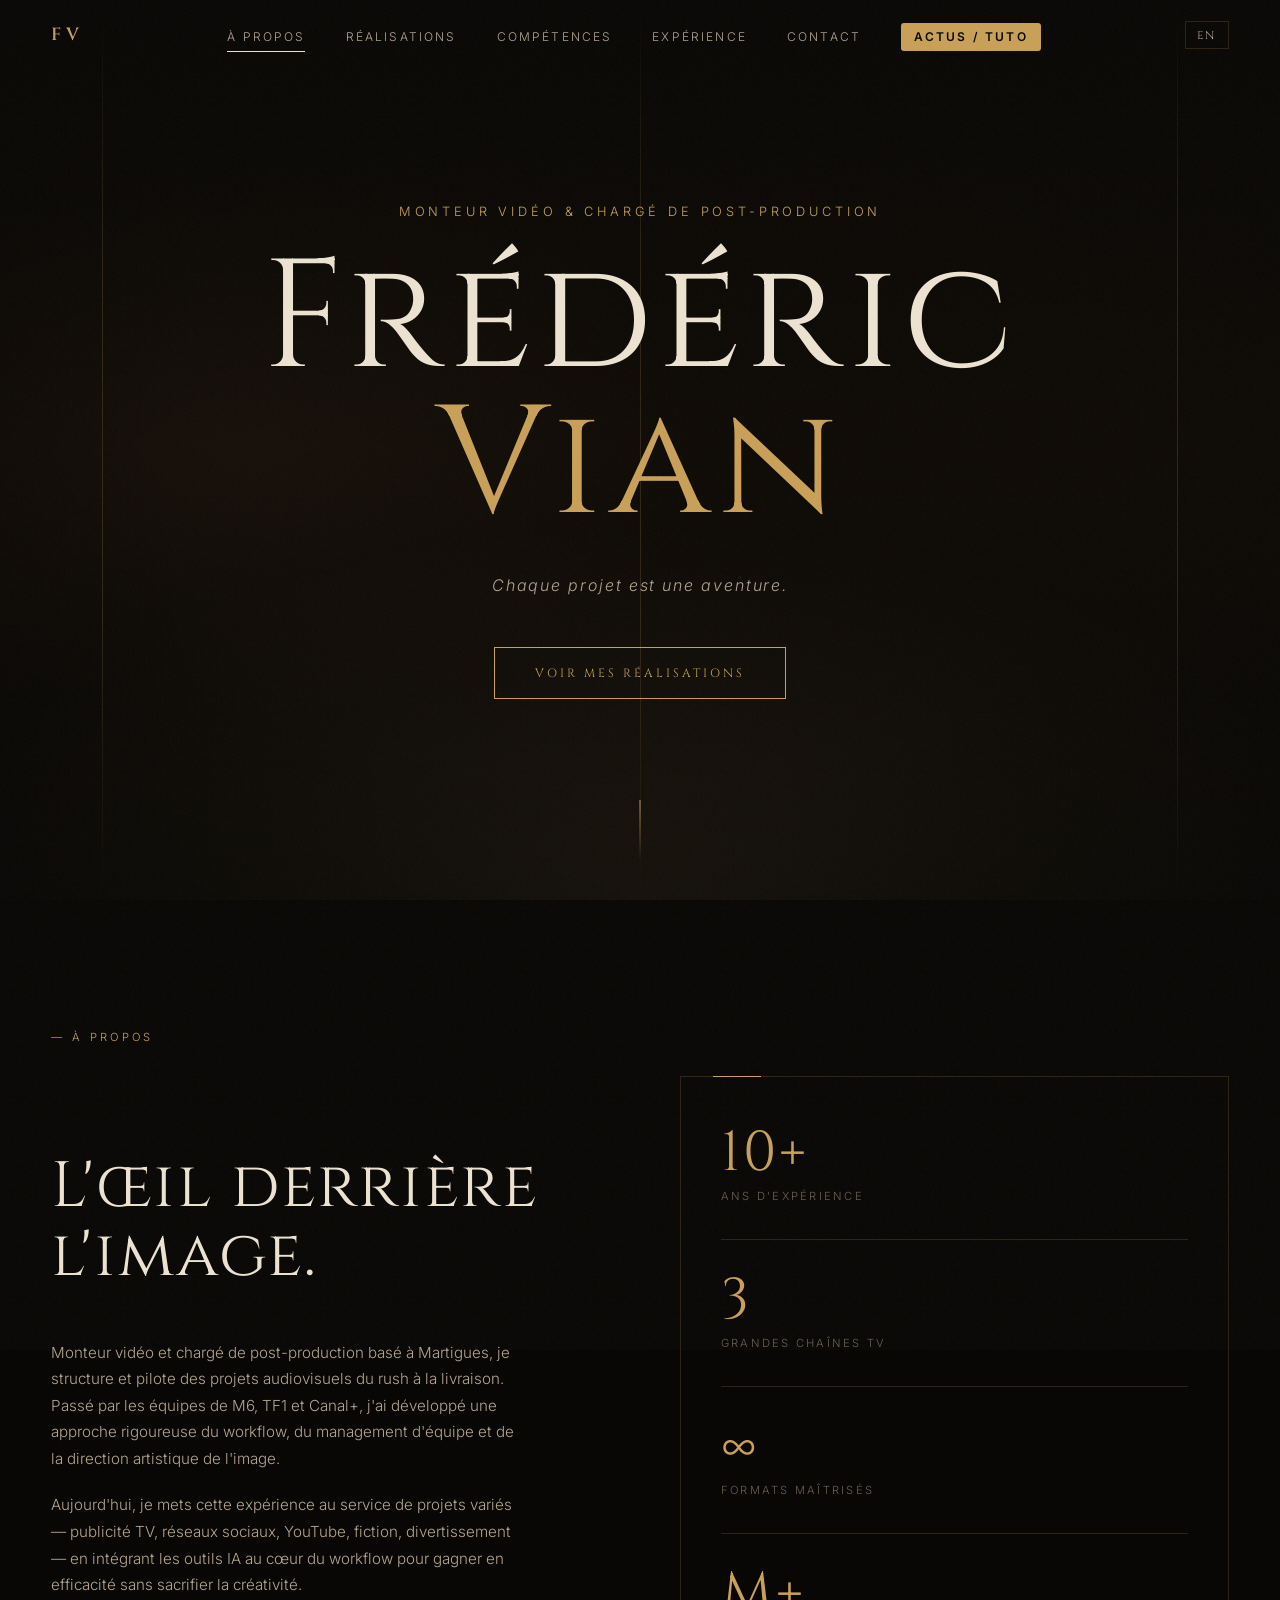
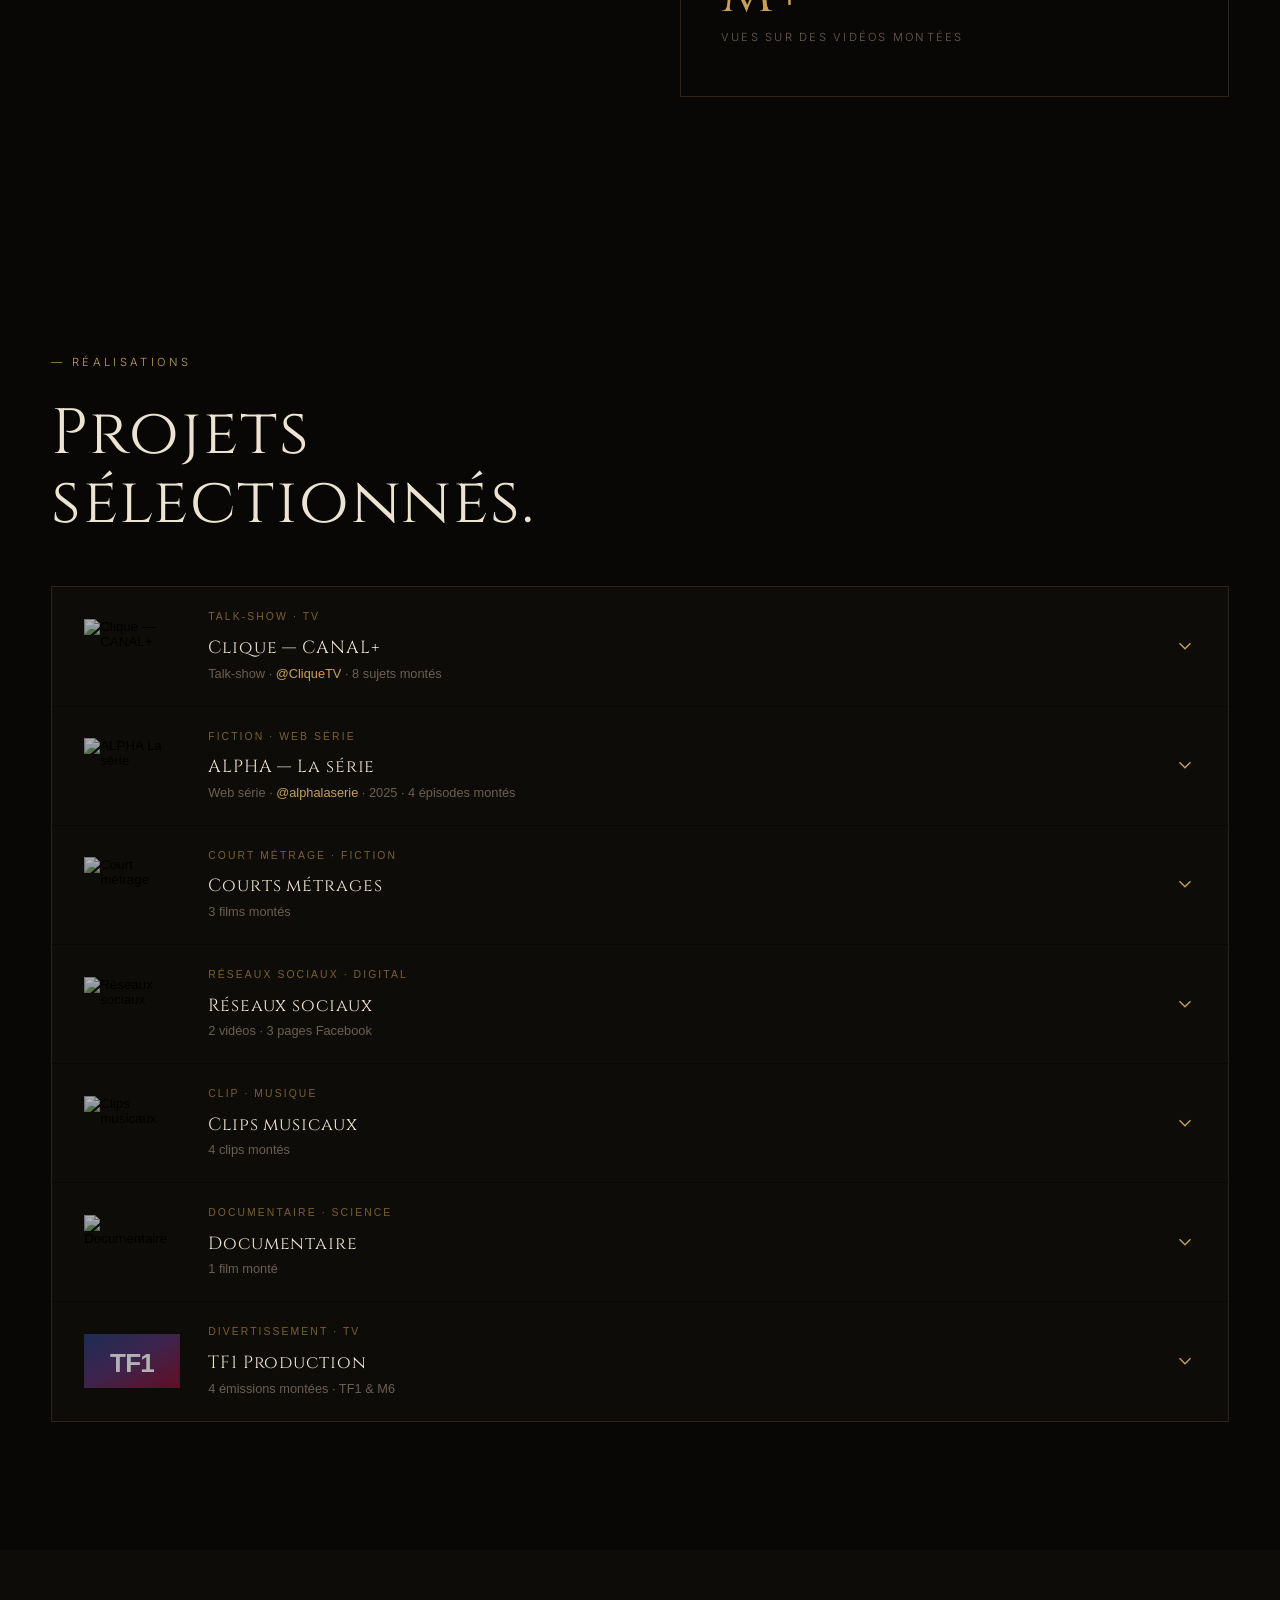
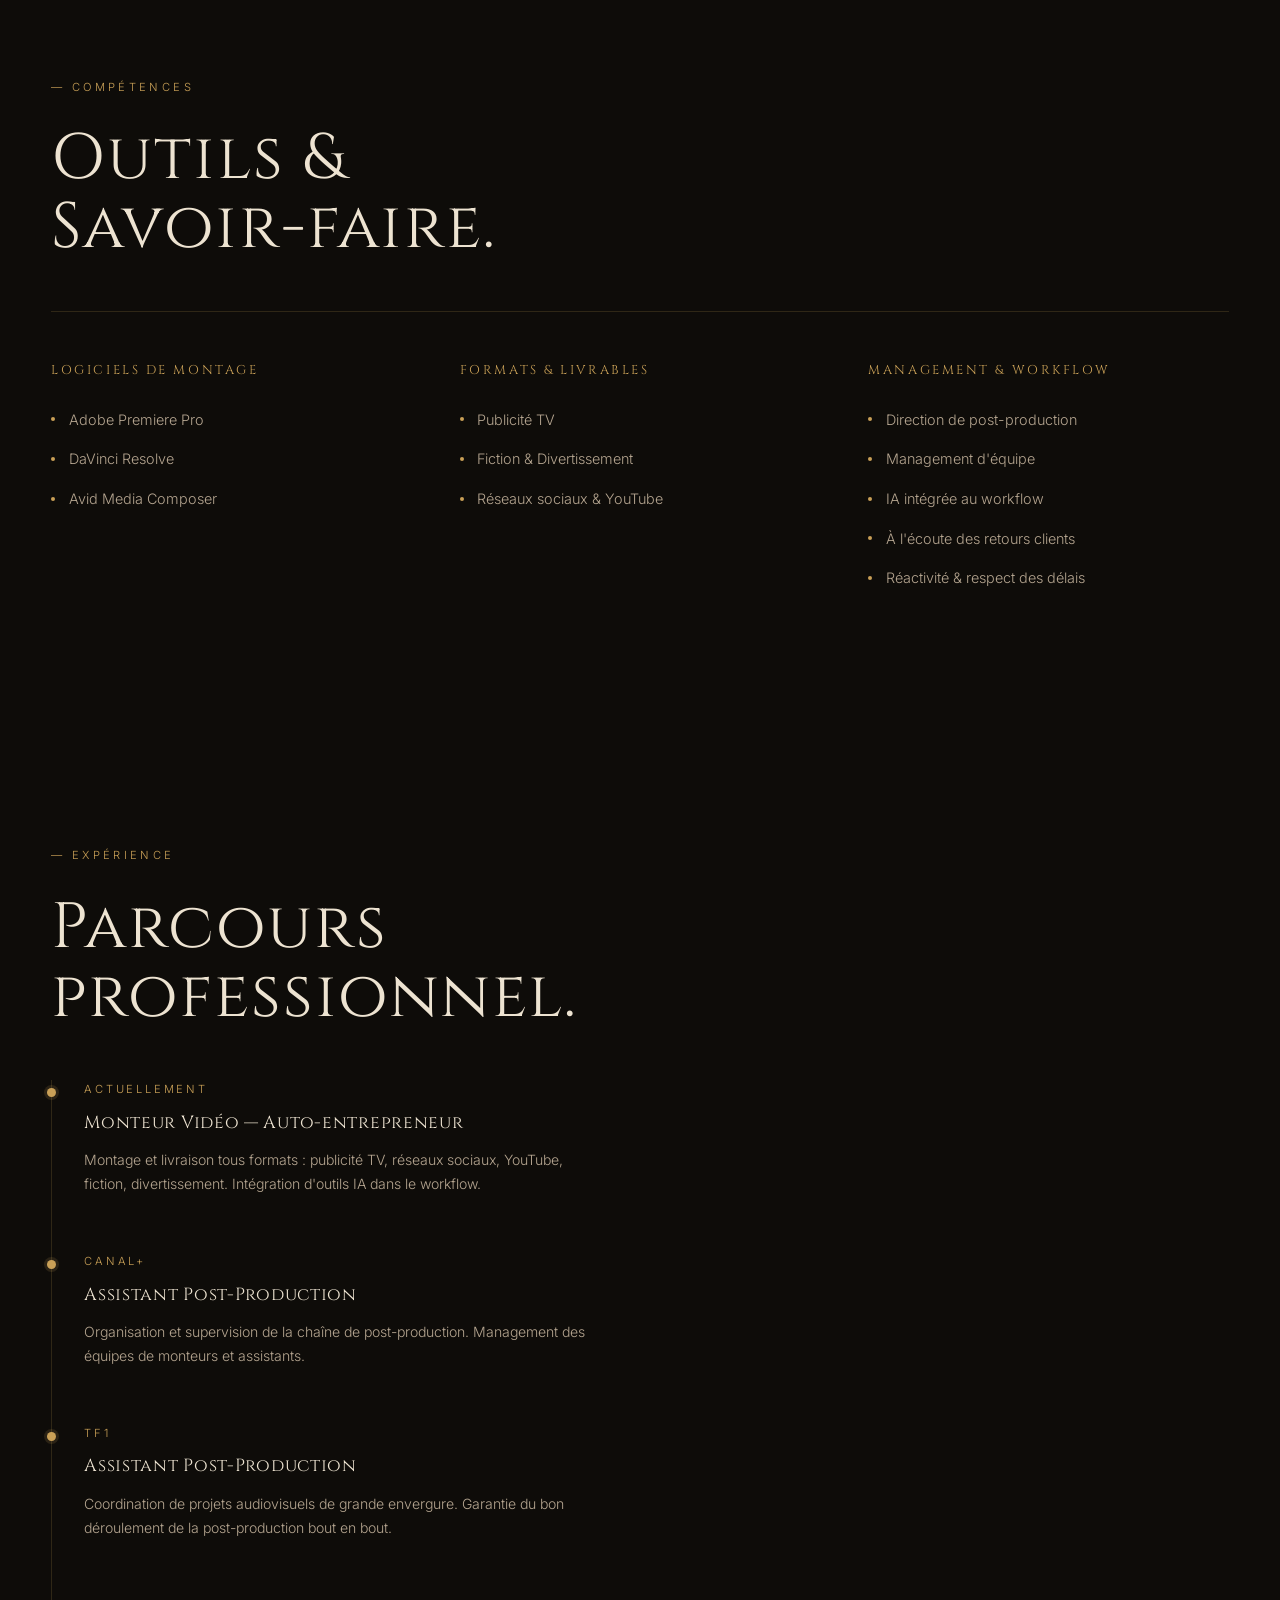
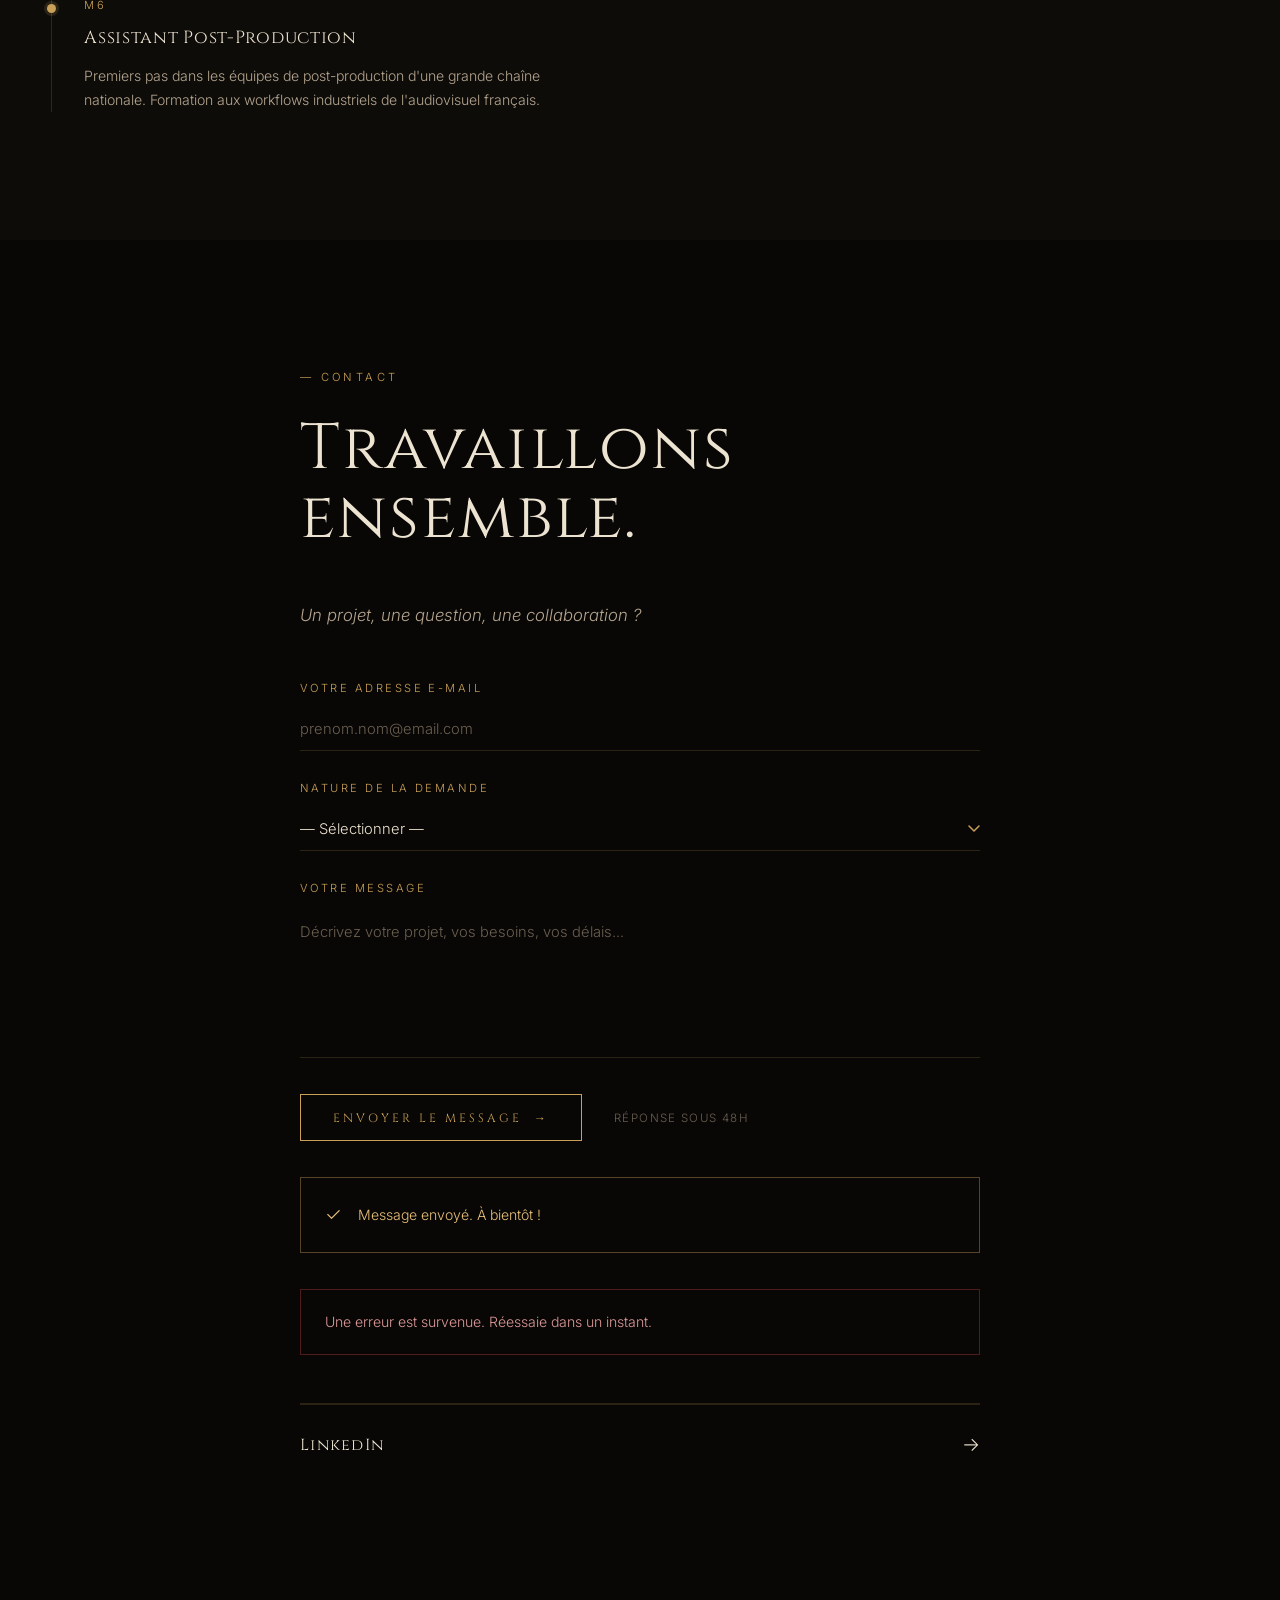
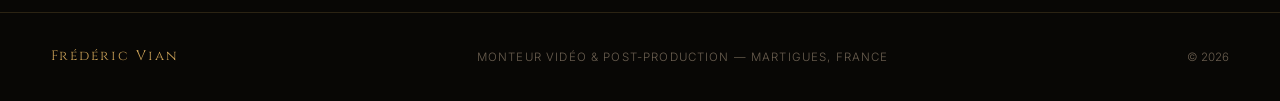
==== commit d78f3137: "Add files via upload" ====
--- a/index.html
+++ b/index.html
@@ -61,6 +61,7 @@
       <li><a href="#skills"  data-fr="Compétences"   data-en="Skills">Compétences</a></li>
       <li><a href="#exp"     data-fr="Expérience"    data-en="Experience">Expérience</a></li>
       <li><a href="#contact" data-fr="Contact"       data-en="Contact">Contact</a></li>
+      <li><a href="blog.html" class="nav-cta" data-fr="Actus / Tuto" data-en="News / Tips">Actus / Tuto</a></li>
     </ul>
     <div class="nav-actions">
       <button class="lang-toggle" id="langToggle" aria-label="Switch language">EN</button>
@@ -776,7 +777,7 @@
       -->
       <form
         id="contactForm"
-        action="https://formspree.io/f/VOTRE_ID_FORMSPREE"
+        action="https://formspree.io/f/maqznkyl"
         method="POST"
         class="contact-form"
         novalidate
--- a/style.css
+++ b/style.css
@@ -108,6 +108,7 @@
 .nav-links {
   display: flex;
   gap: 2.5rem;
+  position: relative;
 }
 .nav-links a {
   font-size: .75rem;
@@ -127,6 +128,34 @@
 }
 .nav-links a:hover        { color: var(--cream); }
 .nav-links a:hover::after { width: 100%; }
+
+/* Lien Blog mis en avant — encadré doré rempli */
+.nav-links a.nav-cta {
+  color: var(--bg);
+  background: var(--gold);
+  padding: .4rem .8rem;
+  border-radius: 3px;
+  font-weight: 600;
+  transition: background .3s;
+}
+.nav-links a.nav-cta:hover        { color: var(--bg); background: var(--gold-light); }
+.nav-links a.nav-cta::after       { display: none; }
+
+/* Indicateur glissant (trait blanc) sous la section active — desktop */
+.nav-underline {
+  position: absolute;
+  bottom: -3px; left: 0;
+  height: 1px; width: 0;
+  background: var(--cream);
+  opacity: 0;
+  pointer-events: none;
+  transform: translateX(0);
+  transition: transform .4s var(--ease), width .4s var(--ease), opacity .3s;
+}
+/* L'indicateur unique remplace le soulignement doré par lien en desktop */
+@media (min-width: 901px) {
+  .nav-links a:not(.nav-cta)::after { display: none; }
+}
 
 .lang-toggle {
   background: none;
@@ -1148,3 +1177,315 @@
   .work-grid { grid-template-columns: 1fr; }
   .footer-inner { flex-direction: column; text-align: center; }
 }
+
+/* ============================================================
+   NAV — lien actif (Blog)
+   ============================================================ */
+.nav-links a.nav-link--active {
+  color: var(--gold);
+}
+.nav-links a.nav-link--active::after {
+  width: 100%;
+}
+
+/* ============================================================
+   BLOG — Page liste
+   ============================================================ */
+.blog-hero {
+  position: relative;
+  padding: clamp(8rem, 16vw, 13rem) 0 clamp(4rem, 8vw, 6rem);
+  overflow: hidden;
+}
+.blog-hero > .container {
+  position: relative;
+  z-index: 1;
+}
+.blog-hero-sub {
+  font-size: clamp(.8rem, 1.4vw, .95rem);
+  letter-spacing: .1em;
+  color: var(--cream-2);
+  font-style: italic;
+  margin-top: -1.5rem;
+}
+
+.blog-section {
+  padding: clamp(3rem, 6vw, 5rem) 0 clamp(5rem, 10vw, 9rem);
+}
+
+.blog-filter {
+  display: flex;
+  gap: .6rem;
+  margin-bottom: 3rem;
+  flex-wrap: wrap;
+}
+.blog-filter-btn {
+  background: none;
+  border: 1px solid var(--border);
+  color: var(--cream-2);
+  font-family: var(--font-head);
+  font-size: .62rem;
+  letter-spacing: .22em;
+  text-transform: uppercase;
+  padding: .42rem 1.15rem;
+  cursor: pointer;
+  transition: border-color .25s, color .25s, background .25s;
+}
+.blog-filter-btn:hover {
+  border-color: var(--gold-dim);
+  color: var(--cream);
+}
+.blog-filter-btn.active {
+  border-color: var(--gold);
+  color: var(--gold);
+  background: rgba(201,160,87,.06);
+}
+
+.blog-grid {
+  display: grid;
+  grid-template-columns: repeat(2, 1fr);
+  gap: 1.25rem;
+}
+@media (max-width: 700px) {
+  .blog-grid { grid-template-columns: 1fr; }
+}
+
+.blog-card {
+  border: 1px solid var(--border-2);
+  background: var(--bg-2);
+  display: flex;
+  flex-direction: column;
+  gap: 1rem;
+  padding: 2rem 2rem 1.75rem;
+  text-decoration: none;
+  color: inherit;
+  transition: border-color .3s;
+}
+.blog-card:hover { border-color: var(--border); }
+
+.blog-card-top {
+  display: flex;
+  justify-content: space-between;
+  align-items: center;
+}
+.blog-card-cat {
+  font-family: var(--font-head);
+  font-size: .6rem;
+  letter-spacing: .25em;
+  text-transform: uppercase;
+  color: var(--gold);
+}
+.blog-card-date {
+  font-size: .65rem;
+  letter-spacing: .1em;
+  color: var(--cream-3);
+}
+.blog-card-title {
+  font-family: var(--font-head);
+  font-size: 1.1rem;
+  font-weight: 400;
+  color: var(--cream);
+  letter-spacing: .04em;
+  line-height: 1.3;
+}
+.blog-card-excerpt {
+  font-size: .87rem;
+  color: var(--cream-2);
+  line-height: 1.7;
+  flex: 1;
+}
+.blog-card-link {
+  font-family: var(--font-head);
+  font-size: .62rem;
+  letter-spacing: .2em;
+  text-transform: uppercase;
+  color: var(--gold-dim);
+  display: inline-flex;
+  align-items: center;
+  gap: .5rem;
+  transition: color .25s, gap .3s var(--ease);
+  margin-top: .25rem;
+}
+.blog-card:hover .blog-card-link {
+  color: var(--gold);
+  gap: .85rem;
+}
+
+/* ============================================================
+   ARTICLE — Page individuelle
+   ============================================================ */
+.article-hero {
+  position: relative;
+  padding: clamp(8rem, 16vw, 13rem) 0 clamp(3rem, 5vw, 4rem);
+  overflow: hidden;
+}
+.article-hero > .container {
+  position: relative;
+  z-index: 1;
+}
+
+.article-back {
+  display: inline-flex;
+  align-items: center;
+  gap: .5rem;
+  font-family: var(--font-head);
+  font-size: .62rem;
+  letter-spacing: .22em;
+  text-transform: uppercase;
+  color: var(--cream-3);
+  transition: color .25s;
+  margin-bottom: 2.5rem;
+}
+.article-back:hover { color: var(--gold); }
+
+.article-meta {
+  display: flex;
+  align-items: center;
+  gap: 1.25rem;
+  margin-bottom: 1.5rem;
+}
+.article-cat {
+  font-family: var(--font-head);
+  font-size: .6rem;
+  letter-spacing: .25em;
+  text-transform: uppercase;
+  color: var(--gold);
+}
+.article-sep {
+  width: 1px;
+  height: 12px;
+  background: var(--border);
+  display: inline-block;
+}
+.article-date {
+  font-size: .65rem;
+  letter-spacing: .1em;
+  color: var(--cream-3);
+}
+.article-title {
+  font-family: var(--font-head);
+  font-size: clamp(2rem, 5vw, 3.2rem);
+  font-weight: 400;
+  color: var(--cream);
+  line-height: 1.1;
+  letter-spacing: .03em;
+  max-width: 22ch;
+}
+
+.article-content {
+  padding: clamp(3rem, 6vw, 5rem) 0 clamp(5rem, 10vw, 9rem);
+  border-top: 1px solid var(--border);
+}
+.article-body {
+  max-width: 72ch;
+}
+.article-body p {
+  font-size: .95rem;
+  color: var(--cream-2);
+  line-height: 1.85;
+  margin-bottom: 1.5rem;
+}
+.article-body h2 {
+  font-family: var(--font-head);
+  font-size: 1.25rem;
+  font-weight: 400;
+  color: var(--cream);
+  letter-spacing: .04em;
+  margin: 3rem 0 1rem;
+  line-height: 1.2;
+}
+.article-body h3 {
+  font-family: var(--font-head);
+  font-size: .65rem;
+  font-weight: 400;
+  letter-spacing: .25em;
+  text-transform: uppercase;
+  color: var(--gold);
+  margin: 2.5rem 0 .75rem;
+}
+.article-body ul {
+  display: flex;
+  flex-direction: column;
+  gap: .85rem;
+  margin-bottom: 1.75rem;
+}
+.article-body ul li {
+  display: flex;
+  gap: 1rem;
+  align-items: flex-start;
+  font-size: .92rem;
+  color: var(--cream-2);
+  line-height: 1.7;
+}
+.article-body ul li::before {
+  content: '';
+  width: 4px;
+  height: 4px;
+  border-radius: 50%;
+  background: var(--gold);
+  flex-shrink: 0;
+  margin-top: .65em;
+}
+.article-body strong { color: var(--cream); font-weight: 500; }
+.article-body code {
+  font-family: 'Courier New', monospace;
+  background: rgba(201,160,87,.07);
+  border: 1px solid var(--border);
+  color: var(--gold-light);
+  padding: .1em .45em;
+  font-size: .87em;
+  border-radius: 2px;
+  letter-spacing: .04em;
+}
+.article-body blockquote {
+  border-left: 2px solid var(--gold);
+  padding: 1.1rem 1.75rem;
+  margin: 2rem 0;
+  background: rgba(201,160,87,.04);
+}
+.article-body blockquote p { font-style: italic; margin-bottom: 0; }
+
+.article-tip {
+  border: 1px solid var(--border);
+  padding: 1.25rem 1.75rem;
+  margin: 2rem 0;
+  position: relative;
+}
+.article-tip::before {
+  content: 'Astuce';
+  position: absolute;
+  top: 0;
+  left: 1.5rem;
+  font-family: var(--font-head);
+  font-size: .58rem;
+  letter-spacing: .22em;
+  text-transform: uppercase;
+  color: var(--gold);
+  background: var(--bg);
+  padding: 0 .5rem;
+  transform: translateY(-50%);
+}
+.article-tip p { margin-bottom: 0 !important; font-size: .88rem !important; }
+
+.article-hr {
+  border: none;
+  border-top: 1px solid var(--border);
+  margin: 3rem 0;
+}
+
+.article-footer-nav {
+  border-top: 1px solid var(--border);
+  padding-top: 2rem;
+  margin-top: 1rem;
+}
+.article-footer-nav a {
+  font-family: var(--font-head);
+  font-size: .65rem;
+  letter-spacing: .22em;
+  text-transform: uppercase;
+  color: var(--cream-3);
+  display: inline-flex;
+  align-items: center;
+  gap: .5rem;
+  transition: color .25s;
+}
+.article-footer-nav a:hover { color: var(--gold); }
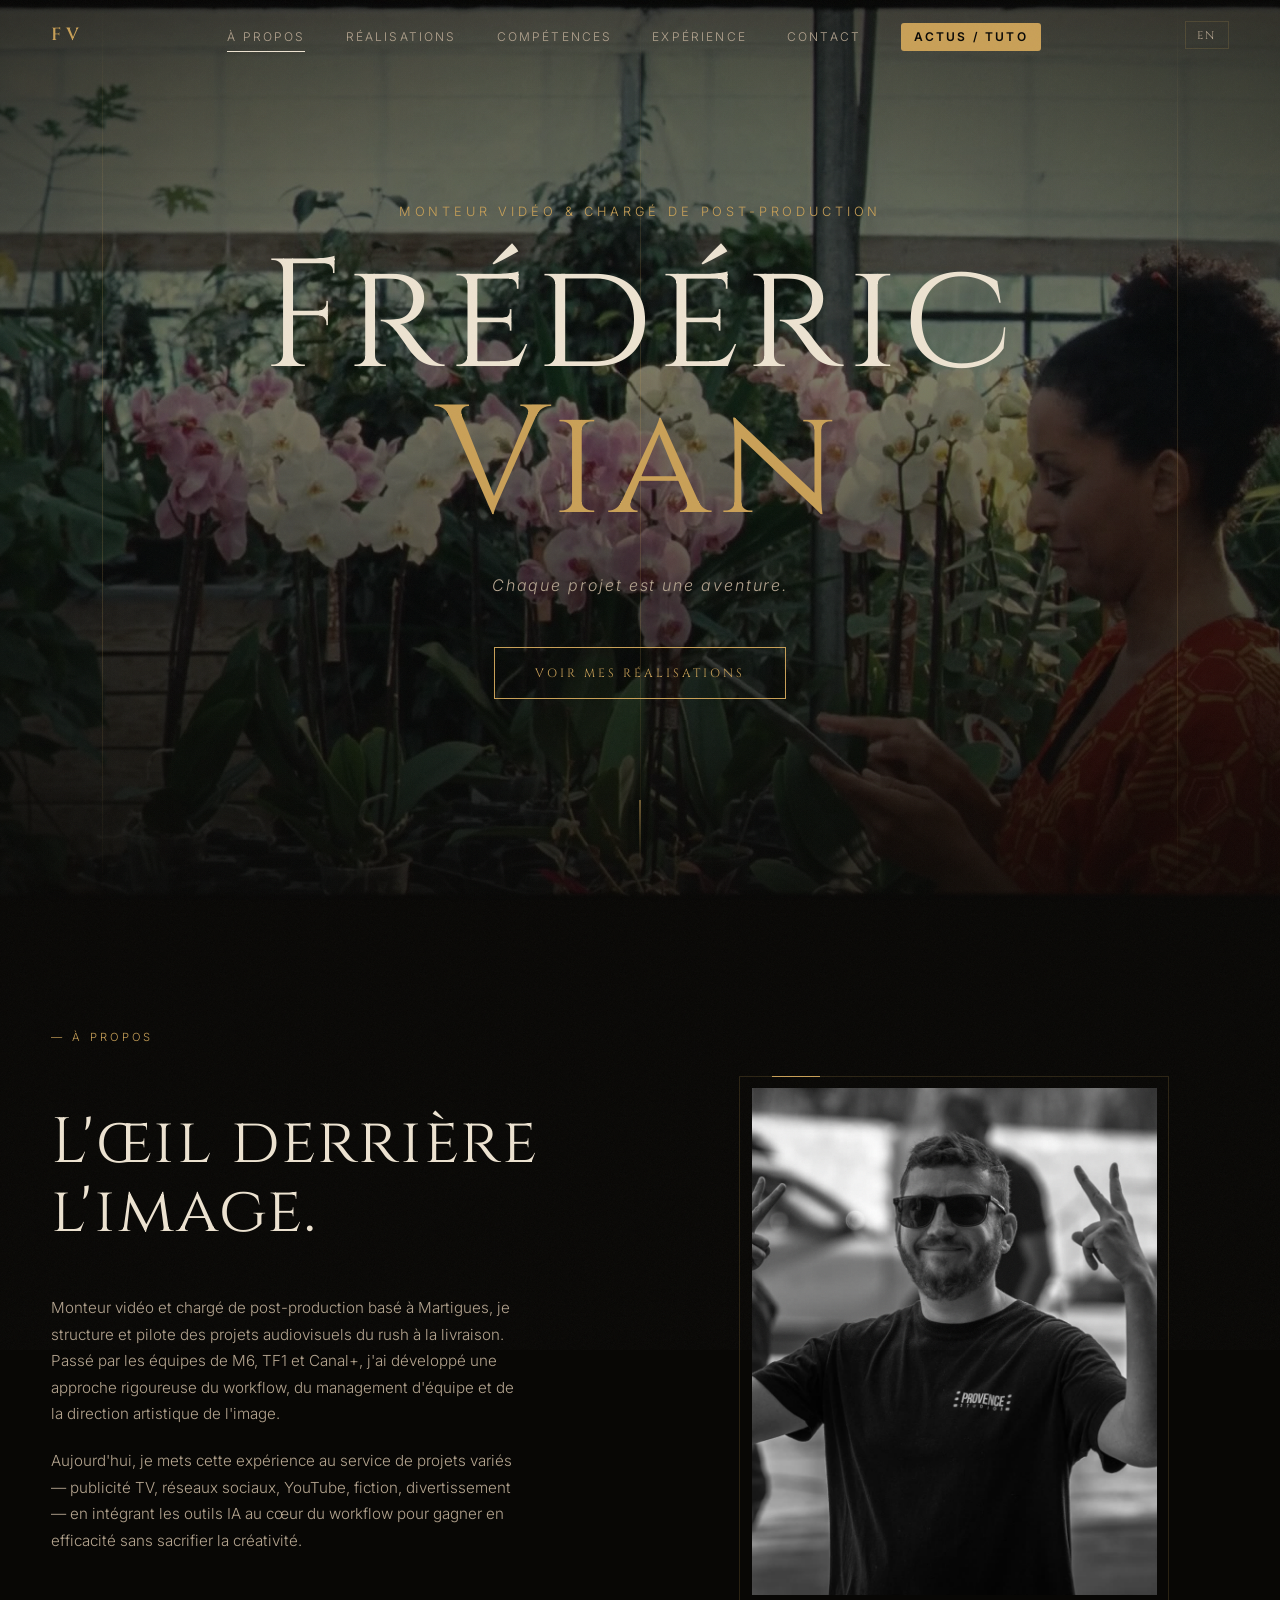
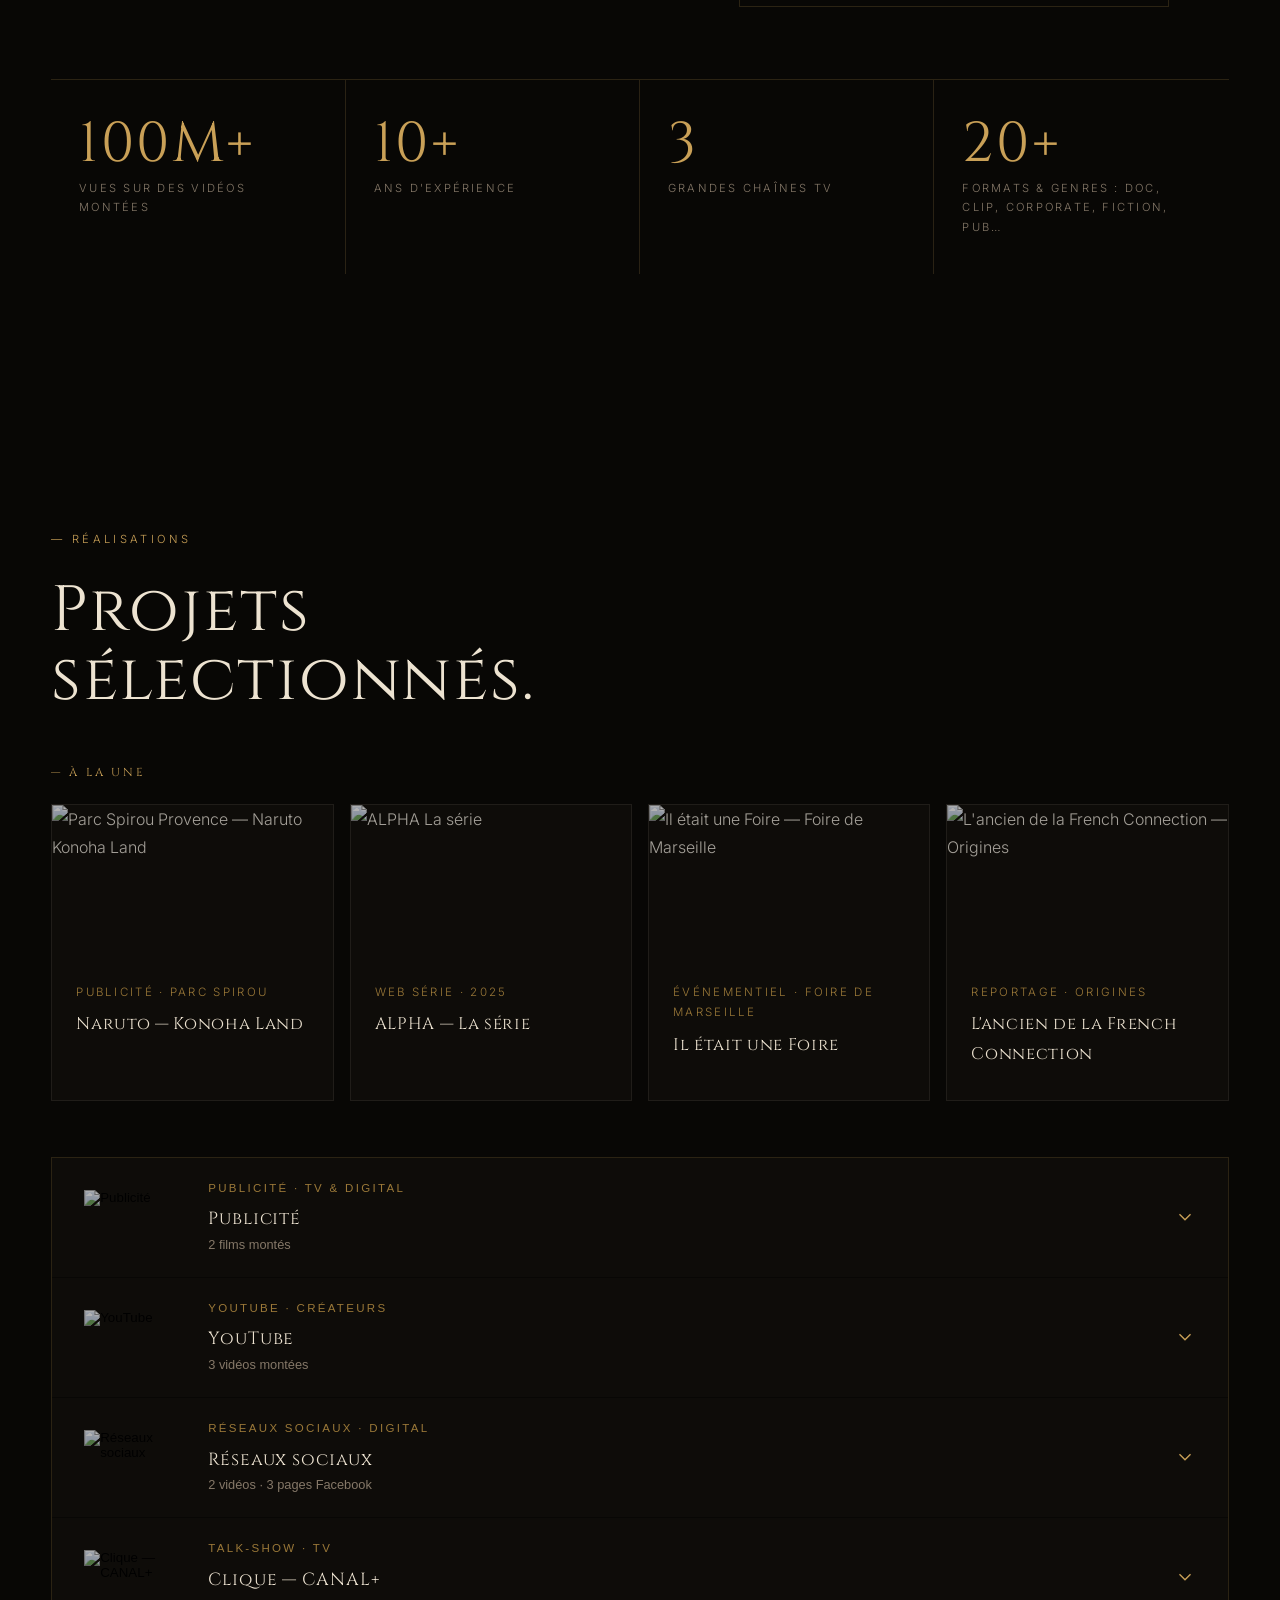
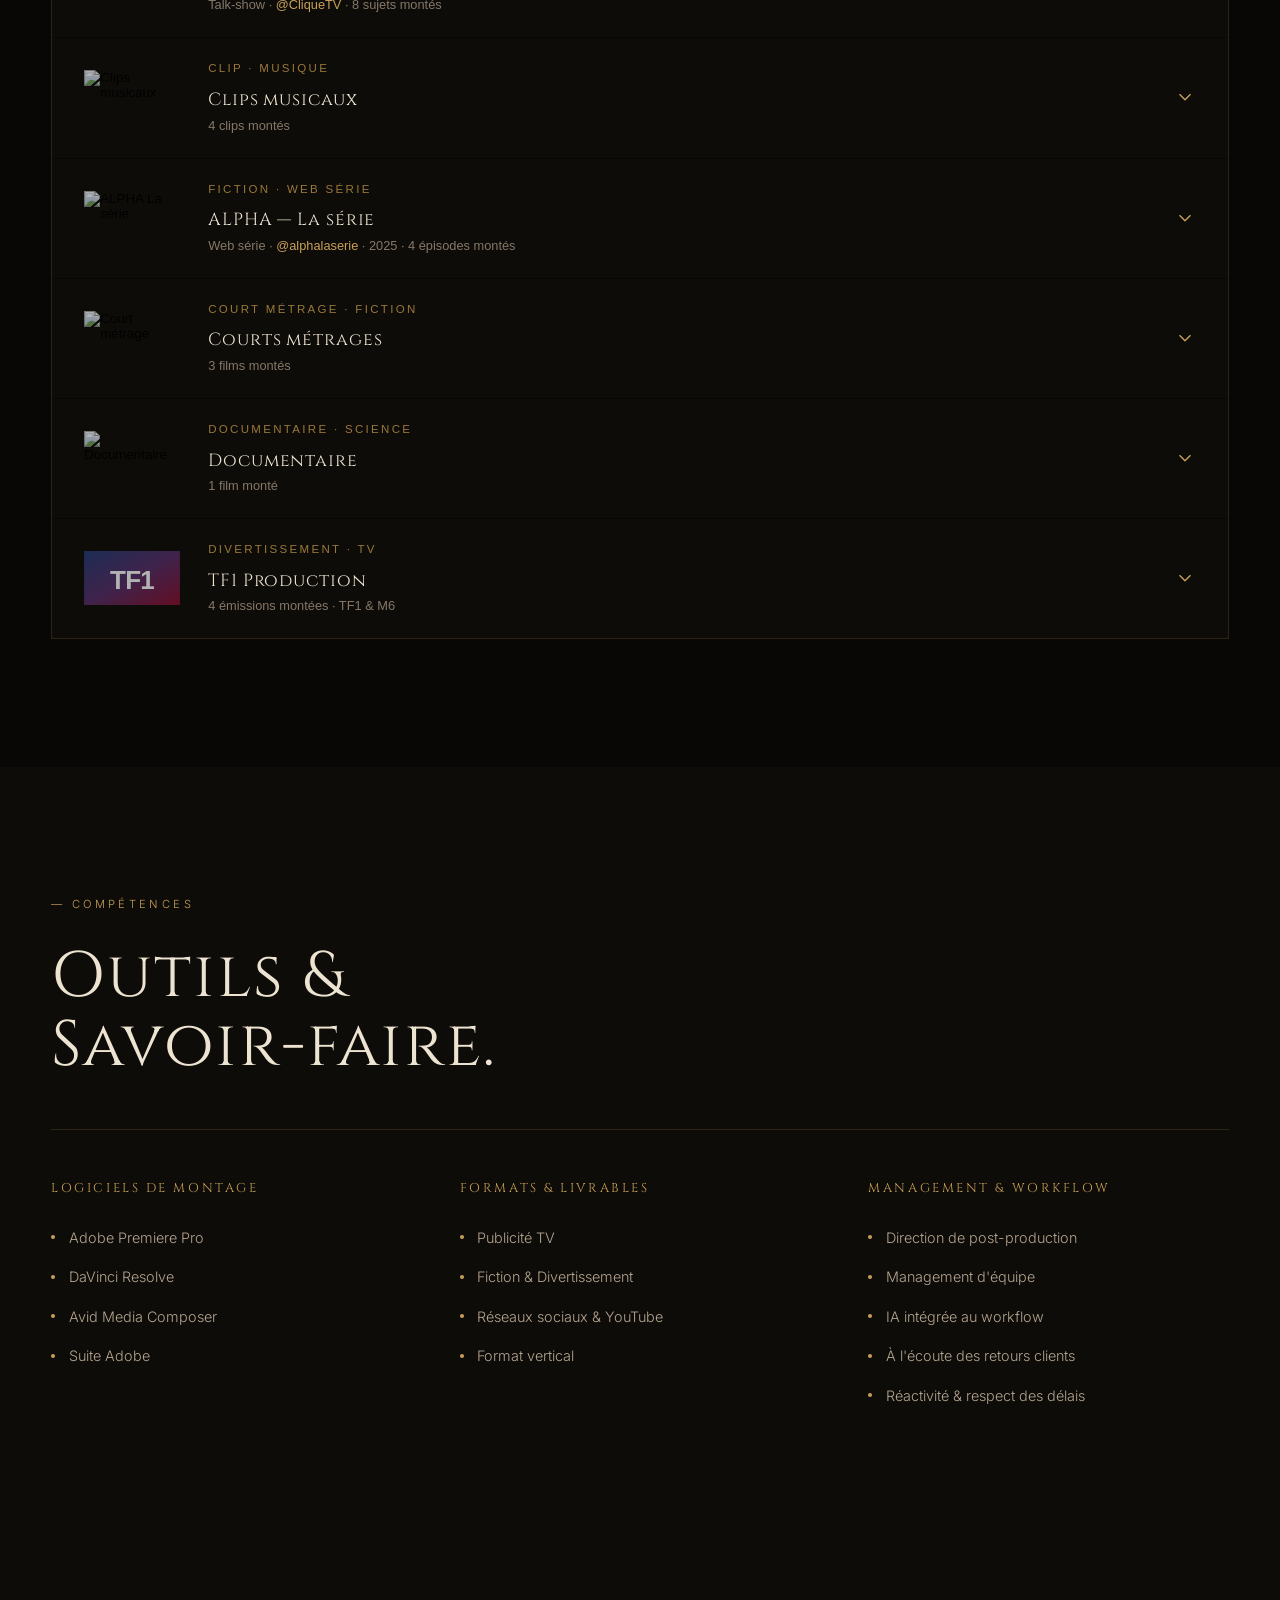
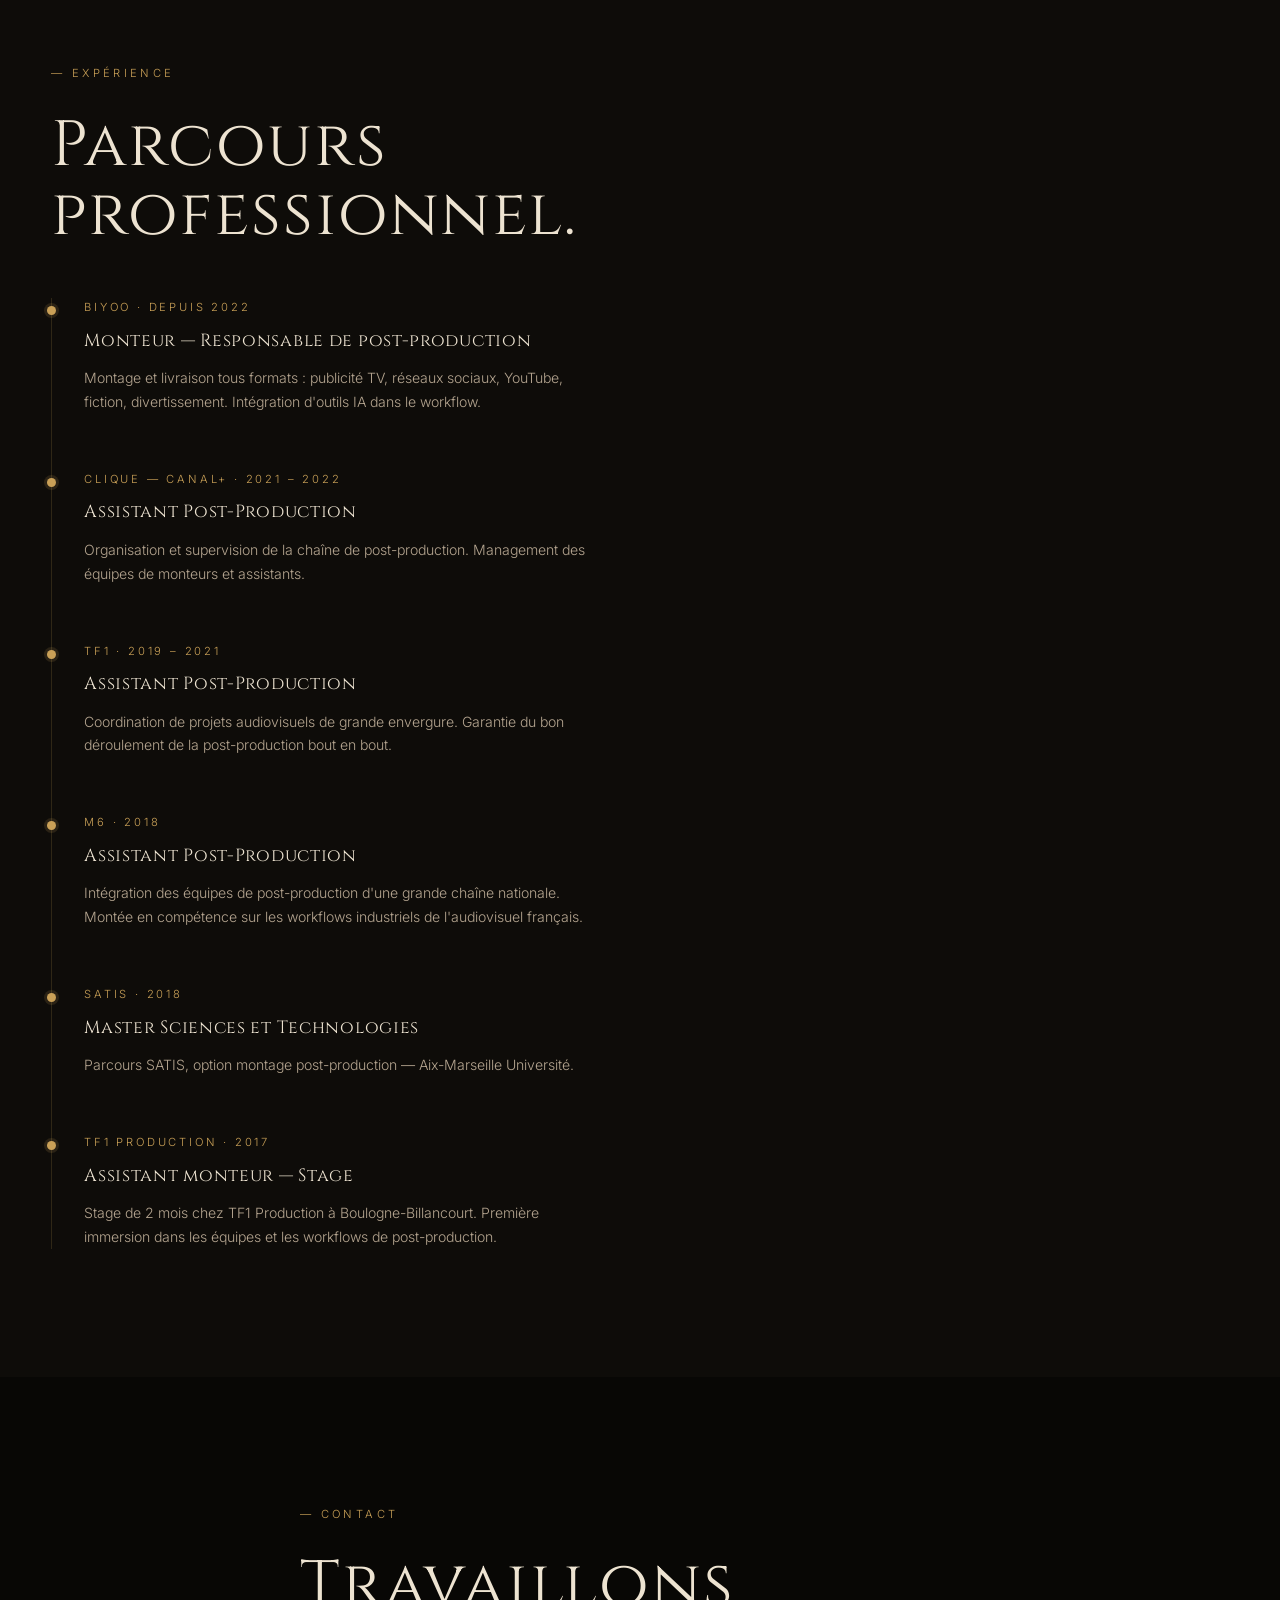
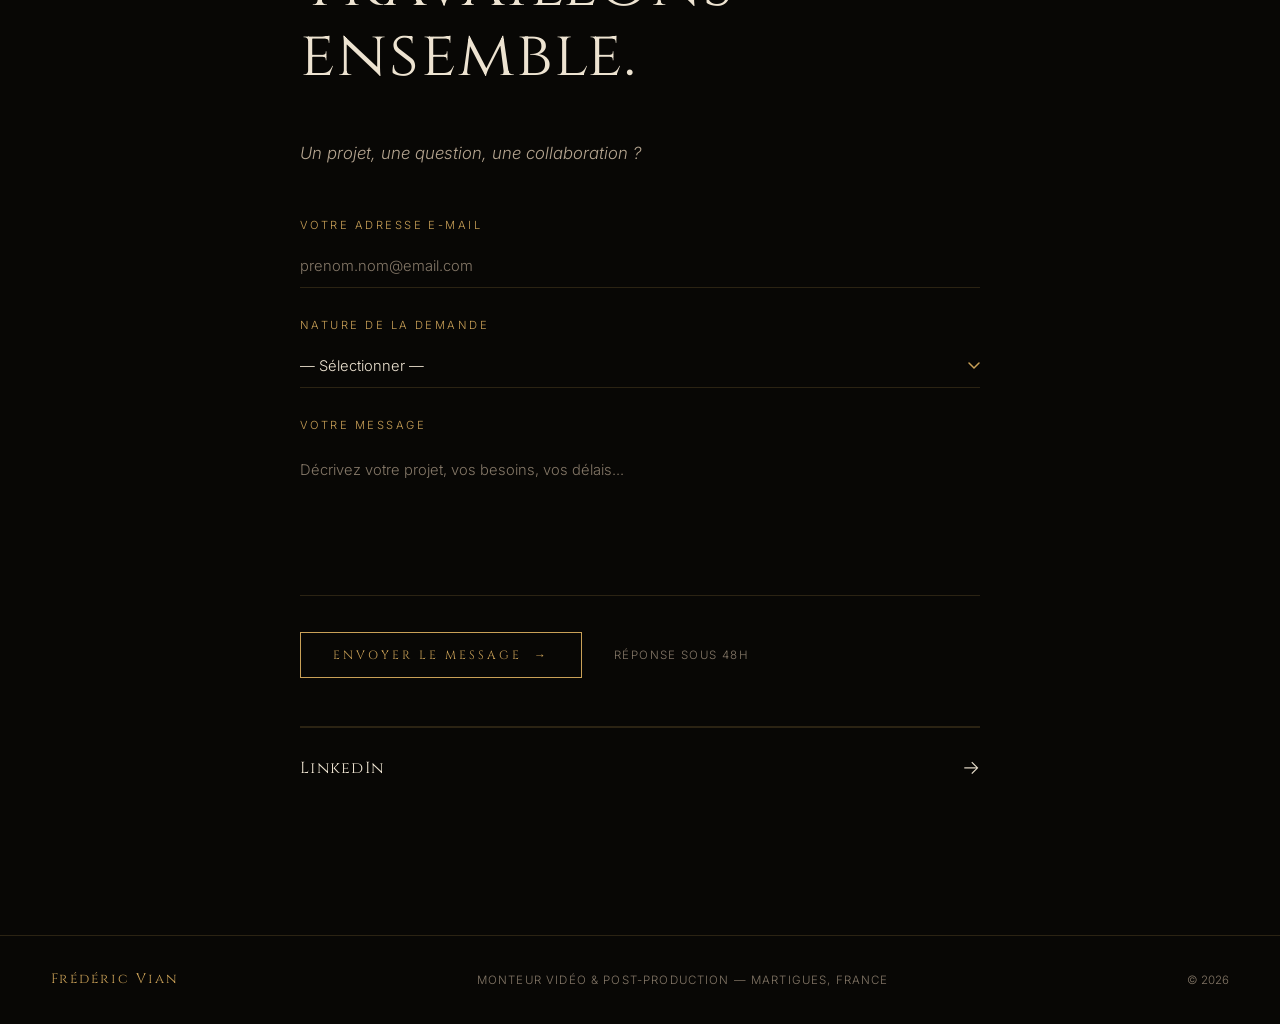
==== commit a98ad503: "Add files via upload" ====
--- a/index.html
+++ b/index.html
@@ -13,21 +13,25 @@
 
   <!--
     PARTAGE RÉSEAUX SOCIAUX (Open Graph / Twitter)
-    ⚠️ Remplace https://fredericvian.com/ par ton vrai domaine une fois le site en ligne.
-    ⚠️ Dépose une image og-image.jpg (1200×630) dans ce dossier pour l'aperçu LinkedIn.
+    URLs pointées vers l'hébergement réel (GitHub Pages).
+    ⚠️ Le jour où fredericvian.com est branché, remplacer la base
+       https://fredericvian-editing.github.io/FredericVian/ par https://fredericvian.com/
   -->
-  <link rel="canonical" href="https://fredericvian.com/" />
+  <link rel="canonical" href="https://fredericvian-editing.github.io/FredericVian/" />
   <meta property="og:type" content="website" />
   <meta property="og:locale" content="fr_FR" />
   <meta property="og:site_name" content="Frédéric Vian" />
   <meta property="og:title" content="Frédéric Vian — Monteur Vidéo & Post-Production" />
   <meta property="og:description" content="Monteur vidéo et chargé de post-production basé à Martigues. Expérience M6, TF1, Canal+." />
-  <meta property="og:url" content="https://fredericvian.com/" />
-  <meta property="og:image" content="https://fredericvian.com/og-image.jpg" />
+  <meta property="og:url" content="https://fredericvian-editing.github.io/FredericVian/" />
+  <meta property="og:image" content="https://fredericvian-editing.github.io/FredericVian/og-image.jpg" />
+  <meta property="og:image:width" content="1200" />
+  <meta property="og:image:height" content="630" />
+  <meta property="og:image:alt" content="Frédéric Vian — Monteur Vidéo & Chargé de Post-Production" />
   <meta name="twitter:card" content="summary_large_image" />
   <meta name="twitter:title" content="Frédéric Vian — Monteur Vidéo & Post-Production" />
   <meta name="twitter:description" content="Monteur vidéo et chargé de post-production basé à Martigues. Expérience M6, TF1, Canal+." />
-  <meta name="twitter:image" content="https://fredericvian.com/og-image.jpg" />
+  <meta name="twitter:image" content="https://fredericvian-editing.github.io/FredericVian/og-image.jpg" />
 
   <!-- Données structurées (Google) -->
   <script type="application/ld+json">
@@ -37,7 +41,7 @@
     "name": "Frédéric Vian",
     "jobTitle": "Monteur Vidéo & Chargé de Post-Production",
     "address": { "@type": "PostalAddress", "addressLocality": "Martigues", "addressCountry": "FR" },
-    "url": "https://fredericvian.com/",
+    "url": "https://fredericvian-editing.github.io/FredericVian/",
     "sameAs": ["https://www.linkedin.com/in/frédéric-vian"]
   }
   </script>
@@ -74,6 +78,12 @@
   <!-- HERO -->
   <section id="hero">
     <div class="hero-bg" aria-hidden="true">
+      <!-- Showreel : fond vidéo muet en boucle. La source est injectée en JS
+           uniquement sur desktop (hors prefers-reduced-motion) — sur mobile,
+           seule l'image poster s'affiche pour économiser la bande passante. -->
+      <video id="heroVideo" class="hero-video" muted loop playsinline preload="none"
+             poster="showreel-poster.jpg" aria-hidden="true" tabindex="-1"></video>
+      <div class="hero-overlay"></div>
       <div class="hero-vignette"></div>
       <div class="hero-lines" aria-hidden="true">
         <span></span><span></span><span></span>
@@ -113,29 +123,28 @@
           </p>
         </div>
         <div class="about-visual">
-          <div class="about-frame">
-            <div class="about-frame-inner">
-              <div class="about-stat">
-                <span class="about-stat-num">10+</span>
-                <span class="about-stat-label" data-fr="ans d'expérience" data-en="years of experience">ans d'expérience</span>
-              </div>
-              <div class="about-stat-divider"></div>
-              <div class="about-stat">
-                <span class="about-stat-num">3</span>
-                <span class="about-stat-label" data-fr="grandes chaînes TV" data-en="major TV networks">grandes chaînes TV</span>
-              </div>
-              <div class="about-stat-divider"></div>
-              <div class="about-stat">
-                <span class="about-stat-num">∞</span>
-                <span class="about-stat-label" data-fr="formats maîtrisés" data-en="formats mastered">formats maîtrisés</span>
-              </div>
-              <div class="about-stat-divider"></div>
-              <div class="about-stat">
-                <span class="about-stat-num">M+</span>
-                <span class="about-stat-label" data-fr="vues sur des vidéos montées" data-en="views on edited videos">vues sur des vidéos montées</span>
-              </div>
-            </div>
-          </div>
+          <figure class="about-photo">
+            <img src="IMG/portrait.jpg" alt="Frédéric Vian, monteur vidéo & chargé de post-production" loading="lazy" />
+          </figure>
+        </div>
+      </div>
+
+      <div class="about-stats">
+        <div class="about-stat">
+          <span class="about-stat-num">100M+</span>
+          <span class="about-stat-label" data-fr="vues sur des vidéos montées" data-en="views on edited videos">vues sur des vidéos montées</span>
+        </div>
+        <div class="about-stat">
+          <span class="about-stat-num">10+</span>
+          <span class="about-stat-label" data-fr="ans d'expérience" data-en="years of experience">ans d'expérience</span>
+        </div>
+        <div class="about-stat">
+          <span class="about-stat-num">3</span>
+          <span class="about-stat-label" data-fr="grandes chaînes TV" data-en="major TV networks">grandes chaînes TV</span>
+        </div>
+        <div class="about-stat">
+          <span class="about-stat-num">20+</span>
+          <span class="about-stat-label" data-fr="formats & genres : doc, clip, corporate, fiction, pub…" data-en="formats & genres: doc, clip, corporate, fiction, pub…">formats & genres : doc, clip, corporate, fiction, pub…</span>
         </div>
       </div>
     </div>
@@ -146,6 +155,57 @@
     <div class="container">
       <div class="section-label" data-fr="— Réalisations" data-en="— Work">— Réalisations</div>
       <h2 class="section-title" data-fr="Projets<br/>sélectionnés." data-en="Selected<br/>Projects.">Projets<br/>sélectionnés.</h2>
+
+      <!-- À LA UNE -->
+      <p class="featured-label" data-fr="— À la une" data-en="— Featured">— À la une</p>
+      <div class="work-featured">
+
+        <div class="work-card work-card--featured" data-yt="uz7x7wO54GA">
+          <div class="work-thumb">
+            <img src="https://img.youtube.com/vi/uz7x7wO54GA/maxresdefault.jpg" alt="Parc Spirou Provence — Naruto Konoha Land" loading="lazy" />
+            <div class="work-play"><svg viewBox="0 0 24 24" fill="currentColor"><path d="M8 5v14l11-7z"/></svg></div>
+          </div>
+          <div class="work-info">
+            <span class="work-tag" data-fr="Publicité · Parc Spirou" data-en="Advertising · Parc Spirou">Publicité · Parc Spirou</span>
+            <h3>Naruto — Konoha Land</h3>
+          </div>
+        </div>
+
+        <div class="work-card work-card--featured" data-yt="E4OWboNIdrw">
+          <div class="work-thumb">
+            <img src="https://img.youtube.com/vi/E4OWboNIdrw/maxresdefault.jpg" alt="ALPHA La série" loading="lazy" />
+            <div class="work-play"><svg viewBox="0 0 24 24" fill="currentColor"><path d="M8 5v14l11-7z"/></svg></div>
+          </div>
+          <div class="work-info">
+            <span class="work-tag" data-fr="Web série · 2025" data-en="Web series · 2025">Web série · 2025</span>
+            <h3>ALPHA — La série</h3>
+          </div>
+        </div>
+
+        <div class="work-card work-card--featured" data-yt="rwf_QAiRUIs">
+          <div class="work-thumb">
+            <img src="https://img.youtube.com/vi/rwf_QAiRUIs/maxresdefault.jpg" alt="Il était une Foire — Foire de Marseille" loading="lazy" />
+            <div class="work-play"><svg viewBox="0 0 24 24" fill="currentColor"><path d="M8 5v14l11-7z"/></svg></div>
+          </div>
+          <div class="work-info">
+            <span class="work-tag" data-fr="Événementiel · Foire de Marseille" data-en="Event · Foire de Marseille">Événementiel · Foire de Marseille</span>
+            <h3>Il était une Foire</h3>
+          </div>
+        </div>
+
+        <div class="work-card work-card--featured" data-yt="DGOO0UP9NcY">
+          <div class="work-thumb">
+            <img src="https://img.youtube.com/vi/DGOO0UP9NcY/maxresdefault.jpg" alt="L'ancien de la French Connection — Origines" loading="lazy" />
+            <div class="work-play"><svg viewBox="0 0 24 24" fill="currentColor"><path d="M8 5v14l11-7z"/></svg></div>
+          </div>
+          <div class="work-info">
+            <span class="work-tag" data-fr="Reportage · Origines" data-en="Report · Origines">Reportage · Origines</span>
+            <h3>L'ancien de la French Connection</h3>
+          </div>
+        </div>
+
+      </div>
+
       <div class="work-list">
 
         <!-- GROUPE : CLIQUE — CANAL+ -->
@@ -470,6 +530,107 @@
                   <p data-fr="Voir les Reels" data-en="See Reels">Voir les Reels</p>
                 </div>
               </a>
+
+            </div>
+          </div>
+        </div>
+
+        <!-- GROUPE : YOUTUBE -->
+        <div class="work-group">
+          <button class="work-group-header" aria-expanded="false" data-target="group-yt">
+            <div class="work-group-thumb">
+              <img src="https://img.youtube.com/vi/m85LBJ75Lwk/hqdefault.jpg" alt="YouTube" />
+            </div>
+            <div class="work-group-meta">
+              <span class="work-tag" data-fr="YouTube · Créateurs" data-en="YouTube · Creators">YouTube · Créateurs</span>
+              <h3>YouTube</h3>
+              <p data-fr="3 vidéos montées" data-en="3 edited videos">3 vidéos montées</p>
+            </div>
+            <span class="work-group-chevron" aria-hidden="true">
+              <svg viewBox="0 0 24 24" fill="none" stroke="currentColor" stroke-width="1.5"><path d="M6 9l6 6 6-6"/></svg>
+            </span>
+          </button>
+
+          <div class="work-group-episodes" id="group-yt">
+            <div class="work-grid work-grid--three">
+
+              <div class="work-card" data-yt="m85LBJ75Lwk">
+                <div class="work-thumb">
+                  <img src="https://img.youtube.com/vi/m85LBJ75Lwk/hqdefault.jpg" alt="OCTOGOAL EP6 — Mohamed Henni" loading="lazy" />
+                  <div class="work-play"><svg viewBox="0 0 24 24" fill="currentColor"><path d="M8 5v14l11-7z"/></svg></div>
+                </div>
+                <div class="work-info">
+                  <span class="work-tag">Mohamed Henni</span>
+                  <h3>OCTOGOAL — EP6</h3>
+                </div>
+              </div>
+
+              <div class="work-card" data-yt="LD7FGURStN0">
+                <div class="work-thumb">
+                  <img src="https://img.youtube.com/vi/LD7FGURStN0/maxresdefault.jpg" alt="Jeu d'horreur en IRL — Amarinho" loading="lazy" />
+                  <div class="work-play"><svg viewBox="0 0 24 24" fill="currentColor"><path d="M8 5v14l11-7z"/></svg></div>
+                </div>
+                <div class="work-info">
+                  <span class="work-tag">Amarinho</span>
+                  <h3 data-fr="Jeu d'horreur en IRL" data-en="Horror game IRL">Jeu d'horreur en IRL</h3>
+                </div>
+              </div>
+
+              <div class="work-card" data-yt="7cQtdoESCWo">
+                <div class="work-thumb">
+                  <img src="https://img.youtube.com/vi/7cQtdoESCWo/maxresdefault.jpg" alt="Transmission avec un réfugié irakien — Origines" loading="lazy" />
+                  <div class="work-play"><svg viewBox="0 0 24 24" fill="currentColor"><path d="M8 5v14l11-7z"/></svg></div>
+                </div>
+                <div class="work-info">
+                  <span class="work-tag">Origines</span>
+                  <h3 data-fr="Transmission avec un réfugié irakien" data-en="Conversation with an Iraqi refugee">Transmission avec un réfugié irakien</h3>
+                </div>
+              </div>
+
+            </div>
+          </div>
+        </div>
+
+        <!-- GROUPE : PUBLICITÉ -->
+        <div class="work-group">
+          <button class="work-group-header" aria-expanded="false" data-target="group-pub">
+            <div class="work-group-thumb">
+              <img src="https://img.youtube.com/vi/thbTPlP6ssg/maxresdefault.jpg" alt="Publicité" />
+            </div>
+            <div class="work-group-meta">
+              <span class="work-tag" data-fr="Publicité · TV &amp; Digital" data-en="Advertising · TV &amp; Digital">Publicité · TV &amp; Digital</span>
+              <h3 data-fr="Publicité" data-en="Advertising">Publicité</h3>
+              <p data-fr="2 films montés" data-en="2 edited films">2 films montés</p>
+            </div>
+            <span class="work-group-chevron" aria-hidden="true">
+              <svg viewBox="0 0 24 24" fill="none" stroke="currentColor" stroke-width="1.5"><path d="M6 9l6 6 6-6"/></svg>
+            </span>
+          </button>
+
+          <div class="work-group-episodes" id="group-pub">
+            <div class="work-grid work-grid--two">
+
+              <div class="work-card" data-yt="thbTPlP6ssg">
+                <div class="work-thumb">
+                  <img src="https://img.youtube.com/vi/thbTPlP6ssg/maxresdefault.jpg" alt="Quick — Tony Parker Burgers" loading="lazy" />
+                  <div class="work-play"><svg viewBox="0 0 24 24" fill="currentColor"><path d="M8 5v14l11-7z"/></svg></div>
+                </div>
+                <div class="work-info">
+                  <span class="work-tag">Quick</span>
+                  <h3>Tony Parker Burgers</h3>
+                </div>
+              </div>
+
+              <div class="work-card" data-yt="uz7x7wO54GA">
+                <div class="work-thumb">
+                  <img src="https://img.youtube.com/vi/uz7x7wO54GA/maxresdefault.jpg" alt="Parc Spirou Provence — Naruto Konoha Land" loading="lazy" />
+                  <div class="work-play"><svg viewBox="0 0 24 24" fill="currentColor"><path d="M8 5v14l11-7z"/></svg></div>
+                </div>
+                <div class="work-info">
+                  <span class="work-tag">Parc Spirou Provence</span>
+                  <h3>Naruto — Konoha Land</h3>
+                </div>
+              </div>
 
             </div>
           </div>
@@ -669,6 +830,7 @@
             <li><span class="skill-dot"></span>Adobe Premiere Pro</li>
             <li><span class="skill-dot"></span>DaVinci Resolve</li>
             <li><span class="skill-dot"></span>Avid Media Composer</li>
+            <li><span class="skill-dot"></span><span data-fr="Suite Adobe" data-en="Adobe Suite">Suite Adobe</span></li>
           </ul>
         </div>
         <div class="skill-col">
@@ -677,6 +839,7 @@
             <li><span class="skill-dot"></span><span data-fr="Publicité TV" data-en="TV Commercials">Publicité TV</span></li>
             <li><span class="skill-dot"></span><span data-fr="Fiction &amp; Divertissement" data-en="Fiction &amp; Entertainment">Fiction &amp; Divertissement</span></li>
             <li><span class="skill-dot"></span><span data-fr="Réseaux sociaux &amp; YouTube" data-en="Social Media &amp; YouTube">Réseaux sociaux &amp; YouTube</span></li>
+            <li><span class="skill-dot"></span><span data-fr="Format vertical" data-en="Vertical format">Format vertical</span></li>
           </ul>
         </div>
         <div class="skill-col">
@@ -714,8 +877,8 @@
         <div class="timeline-item">
           <div class="timeline-dot"></div>
           <div class="timeline-content">
-            <span class="timeline-period" data-fr="Actuellement" data-en="Present">Actuellement</span>
-            <h3 data-fr="Monteur Vidéo — Auto-entrepreneur" data-en="Video Editor — Freelance">Monteur Vidéo — Auto-entrepreneur</h3>
+            <span class="timeline-period" data-fr="Biyoo · Depuis 2022" data-en="Biyoo · Since 2022">Biyoo · Depuis 2022</span>
+            <h3 data-fr="Monteur — Responsable de post-production" data-en="Editor — Post-Production Supervisor">Monteur — Responsable de post-production</h3>
             <p data-fr="Montage et livraison tous formats : publicité TV, réseaux sociaux, YouTube, fiction, divertissement. Intégration d'outils IA dans le workflow."
                data-en="Editing and delivery across all formats: TV commercials, social media, YouTube, fiction, entertainment. AI tools integration in the workflow.">
                Montage et livraison tous formats : publicité TV, réseaux sociaux, YouTube, fiction, divertissement. Intégration d'outils IA dans le workflow.
@@ -726,7 +889,7 @@
         <div class="timeline-item">
           <div class="timeline-dot"></div>
           <div class="timeline-content">
-            <span class="timeline-period">Canal+</span>
+            <span class="timeline-period">Clique — Canal+ · 2021 – 2022</span>
             <h3 data-fr="Assistant Post-Production" data-en="Post-Production Assistant">Assistant Post-Production</h3>
             <p data-fr="Organisation et supervision de la chaîne de post-production. Management des équipes de monteurs et assistants." data-en="Organisation and oversight of the post-production pipeline. Management of editing teams and assistants.">
               Organisation et supervision de la chaîne de post-production. Management des équipes de monteurs et assistants.
@@ -737,7 +900,7 @@
         <div class="timeline-item">
           <div class="timeline-dot"></div>
           <div class="timeline-content">
-            <span class="timeline-period">TF1</span>
+            <span class="timeline-period">TF1 · 2019 – 2021</span>
             <h3 data-fr="Assistant Post-Production" data-en="Post-Production Assistant">Assistant Post-Production</h3>
             <p data-fr="Coordination de projets audiovisuels de grande envergure. Garantie du bon déroulement de la post-production bout en bout." data-en="Coordination of large-scale audiovisual projects. End-to-end post-production oversight.">
               Coordination de projets audiovisuels de grande envergure. Garantie du bon déroulement de la post-production bout en bout.
@@ -748,10 +911,32 @@
         <div class="timeline-item">
           <div class="timeline-dot"></div>
           <div class="timeline-content">
-            <span class="timeline-period">M6</span>
+            <span class="timeline-period">M6 · 2018</span>
             <h3 data-fr="Assistant Post-Production" data-en="Post-Production Assistant">Assistant Post-Production</h3>
-            <p data-fr="Premiers pas dans les équipes de post-production d'une grande chaîne nationale. Formation aux workflows industriels de l'audiovisuel français." data-en="First steps in the post-production teams of a major national network. Training in industrial workflows of French broadcasting.">
-              Premiers pas dans les équipes de post-production d'une grande chaîne nationale. Formation aux workflows industriels de l'audiovisuel français.
+            <p data-fr="Intégration des équipes de post-production d'une grande chaîne nationale. Montée en compétence sur les workflows industriels de l'audiovisuel français." data-en="Joining the post-production teams of a major national network. Building expertise in the industrial workflows of French broadcasting.">
+              Intégration des équipes de post-production d'une grande chaîne nationale. Montée en compétence sur les workflows industriels de l'audiovisuel français.
+            </p>
+          </div>
+        </div>
+
+        <div class="timeline-item">
+          <div class="timeline-dot"></div>
+          <div class="timeline-content">
+            <span class="timeline-period">SATIS · 2018</span>
+            <h3 data-fr="Master Sciences et Technologies" data-en="Master's in Science and Technology">Master Sciences et Technologies</h3>
+            <p data-fr="Parcours SATIS, option montage post-production — Aix-Marseille Université." data-en="SATIS programme, editing and post-production specialisation — Aix-Marseille University.">
+              Parcours SATIS, option montage post-production — Aix-Marseille Université.
+            </p>
+          </div>
+        </div>
+
+        <div class="timeline-item">
+          <div class="timeline-dot"></div>
+          <div class="timeline-content">
+            <span class="timeline-period">TF1 Production · 2017</span>
+            <h3 data-fr="Assistant monteur — Stage" data-en="Editing Assistant — Internship">Assistant monteur — Stage</h3>
+            <p data-fr="Stage de 2 mois chez TF1 Production à Boulogne-Billancourt. Première immersion dans les équipes et les workflows de post-production." data-en="Two-month internship at TF1 Production in Boulogne-Billancourt. First immersion in post-production teams and workflows.">
+              Stage de 2 mois chez TF1 Production à Boulogne-Billancourt. Première immersion dans les équipes et les workflows de post-production.
             </p>
           </div>
         </div>
--- a/style.css
+++ b/style.css
@@ -7,10 +7,10 @@
   --bg-3:      #151209;
   --gold:      #c9a057;
   --gold-light:#e8c07a;
-  --gold-dim:  #7a5f2e;
+  --gold-dim:  #9a7838;
   --cream:     #ede3d1;
   --cream-2:   #b5a590;
-  --cream-3:   #6b5f50;
+  --cream-3:   #857868;
   --border:    rgba(201,160,87,.18);
   --border-2:  rgba(237,227,209,.08);
   --font-head: 'Cinzel', Georgia, serif;
@@ -226,6 +226,26 @@
     linear-gradient(180deg, #080705 0%, #0e0a05 50%, #080705 100%);
 }
 
+/* Fond vidéo showreel — couvre tout le hero, teinté pour coller à la charte */
+.hero-video {
+  position: absolute;
+  inset: 0;
+  width: 100%;
+  height: 100%;
+  object-fit: cover;
+  filter: saturate(.8) brightness(.72) contrast(1.02);
+}
+
+/* Voile sombre pour garantir la lisibilité du titre par-dessus la vidéo */
+.hero-overlay {
+  position: absolute;
+  inset: 0;
+  background: linear-gradient(180deg,
+    rgba(8,7,5,.55) 0%,
+    rgba(8,7,5,.35) 42%,
+    rgba(8,7,5,.78) 100%);
+}
+
 .hero-vignette {
   position: absolute;
   inset: 0;
@@ -258,7 +278,7 @@
 }
 
 .hero-eyebrow {
-  font-size: clamp(.65rem, 1.2vw, .8rem);
+  font-size: clamp(.72rem, 1.2vw, .8rem);
   letter-spacing: .3em;
   text-transform: uppercase;
   color: var(--gold);
@@ -385,22 +405,44 @@
   background: rgba(201,160,87,.06);
 }
 
-.about-frame {
+/* Portrait encadré (filet doré signature) */
+.about-visual {
+  display: flex;
+  justify-content: center;
+}
+.about-photo {
+  position: relative;
   border: 1px solid var(--border);
-  padding: 3rem 2.5rem;
-  position: relative;
-}
-.about-frame::before {
+  padding: .7rem;
+  max-width: 430px;
+  width: 100%;
+}
+.about-photo::before {
   content: '';
   position: absolute;
   top: -1px; left: 2rem;
   width: 3rem; height: 1px;
   background: var(--gold);
 }
-.about-frame-inner {
-  display: flex;
-  flex-direction: column;
-  gap: 2rem;
+.about-photo img {
+  width: 100%;
+  height: auto;
+  display: block;
+}
+
+/* Bande de statistiques, pleine largeur sous la grille */
+.about-stats {
+  display: grid;
+  grid-template-columns: repeat(4, 1fr);
+  margin-top: 4.5rem;
+  border-top: 1px solid var(--border);
+}
+.about-stats .about-stat {
+  padding: 2.25rem 1.75rem;
+  border-right: 1px solid var(--border);
+}
+.about-stats .about-stat:last-child {
+  border-right: none;
 }
 
 .about-stat {
@@ -420,10 +462,6 @@
   letter-spacing: .2em;
   text-transform: uppercase;
   color: var(--cream-3);
-}
-.about-stat-divider {
-  height: 1px;
-  background: var(--border);
 }
 
 /* ============================================================
@@ -469,6 +507,31 @@
 /* ============================================================
    RÉALISATIONS
    ============================================================ */
+/* ── À la une (grandes cartes au-dessus des accordéons) ── */
+.featured-label {
+  font-family: var(--font-head);
+  font-size: .72rem;
+  letter-spacing: .25em;
+  text-transform: uppercase;
+  color: var(--gold);
+  margin-bottom: 1.25rem;
+}
+.work-featured {
+  display: grid;
+  grid-template-columns: repeat(4, 1fr);
+  gap: 1rem;
+  margin-bottom: 3.5rem;
+}
+.work-card--featured .work-info h3 {
+  font-size: 1.05rem;
+}
+@media (max-width: 900px) {
+  .work-featured { grid-template-columns: repeat(2, 1fr); }
+}
+@media (max-width: 580px) {
+  .work-featured { grid-template-columns: 1fr; }
+}
+
 /* ── Liste verticale ── */
 .work-list {
   display: flex;
@@ -476,6 +539,19 @@
   gap: 1px;
   border: 1px solid var(--border);
 }
+
+/* Ordre d'affichage des accordéons (la liste est en flex-column).
+   L'ordre du HTML reste inchangé ; seul l'affichage est réordonné ici.
+   ⚠️ Si tu ajoutes un nouveau groupe, donne-lui aussi un `order`. */
+.work-group:has(#group-pub)    { order: 1; }
+.work-group:has(#group-yt)     { order: 2; }
+.work-group:has(#group-rs)     { order: 3; }
+.work-group:has(#group-clique) { order: 4; }
+.work-group:has(#group-clips)  { order: 5; }
+.work-group:has(#group-alpha)  { order: 6; }
+.work-group:has(#group-cm)     { order: 7; }
+.work-group:has(#group-docu)   { order: 8; }
+.work-group:has(#group-tf1)    { order: 9; }
 
 .work-group {
   background: var(--bg-2);
@@ -584,7 +660,7 @@
 /* Label séparateur dans un accordéon (ex. "Vidéos" / "Pages") */
 .work-subsection {
   padding: 1rem 1.5rem .25rem;
-  font-size: .65rem;
+  font-size: .72rem;
   letter-spacing: .3em;
   text-transform: uppercase;
   color: var(--gold-dim);
@@ -683,7 +759,7 @@
   padding: 1.25rem 1.5rem 1.5rem;
 }
 .work-tag {
-  font-size: .65rem;
+  font-size: .72rem;
   letter-spacing: .2em;
   text-transform: uppercase;
   color: var(--gold-dim);
@@ -1026,6 +1102,11 @@
 }
 
 /* ── Messages feedback ── */
+/* [hidden] doit l'emporter sur display:flex, sinon les messages
+   succès/erreur restent affichés en permanence avant toute soumission. */
+.form-success[hidden],
+.form-error[hidden] { display: none; }
+
 .form-success,
 .form-error {
   display: flex;
@@ -1137,6 +1218,13 @@
   .about-grid       { grid-template-columns: 1fr; gap: 3rem; }
   .skills-grid      { grid-template-columns: 1fr; gap: 2rem; }
   .work-grid        { grid-template-columns: repeat(2,1fr); }
+
+  /* Stats en 2×2 sur petit écran */
+  .about-stats { grid-template-columns: repeat(2, 1fr); }
+  .about-stats .about-stat:nth-child(2) { border-right: none; }
+  .about-stats .about-stat:nth-child(1),
+  .about-stats .about-stat:nth-child(2) { border-bottom: 1px solid var(--border); }
+  .about-photo { max-width: 360px; }
 
   .nav-burger { display: flex; }
 
@@ -1223,7 +1311,7 @@
   border: 1px solid var(--border);
   color: var(--cream-2);
   font-family: var(--font-head);
-  font-size: .62rem;
+  font-size: .72rem;
   letter-spacing: .22em;
   text-transform: uppercase;
   padding: .42rem 1.15rem;
@@ -1269,13 +1357,13 @@
 }
 .blog-card-cat {
   font-family: var(--font-head);
-  font-size: .6rem;
+  font-size: .72rem;
   letter-spacing: .25em;
   text-transform: uppercase;
   color: var(--gold);
 }
 .blog-card-date {
-  font-size: .65rem;
+  font-size: .72rem;
   letter-spacing: .1em;
   color: var(--cream-3);
 }
@@ -1295,7 +1383,7 @@
 }
 .blog-card-link {
   font-family: var(--font-head);
-  font-size: .62rem;
+  font-size: .72rem;
   letter-spacing: .2em;
   text-transform: uppercase;
   color: var(--gold-dim);
@@ -1328,7 +1416,7 @@
   align-items: center;
   gap: .5rem;
   font-family: var(--font-head);
-  font-size: .62rem;
+  font-size: .72rem;
   letter-spacing: .22em;
   text-transform: uppercase;
   color: var(--cream-3);
@@ -1345,7 +1433,7 @@
 }
 .article-cat {
   font-family: var(--font-head);
-  font-size: .6rem;
+  font-size: .72rem;
   letter-spacing: .25em;
   text-transform: uppercase;
   color: var(--gold);
@@ -1357,7 +1445,7 @@
   display: inline-block;
 }
 .article-date {
-  font-size: .65rem;
+  font-size: .72rem;
   letter-spacing: .1em;
   color: var(--cream-3);
 }
@@ -1395,7 +1483,7 @@
 }
 .article-body h3 {
   font-family: var(--font-head);
-  font-size: .65rem;
+  font-size: .72rem;
   font-weight: 400;
   letter-spacing: .25em;
   text-transform: uppercase;
@@ -1451,12 +1539,12 @@
   position: relative;
 }
 .article-tip::before {
-  content: 'Astuce';
+  content: 'À savoir';
   position: absolute;
   top: 0;
   left: 1.5rem;
   font-family: var(--font-head);
-  font-size: .58rem;
+  font-size: .7rem;
   letter-spacing: .22em;
   text-transform: uppercase;
   color: var(--gold);
@@ -1465,6 +1553,33 @@
   transform: translateY(-50%);
 }
 .article-tip p { margin-bottom: 0 !important; font-size: .88rem !important; }
+
+/* Liens dans le corps d'article */
+.article-body a {
+  color: var(--gold);
+  border-bottom: 1px solid rgba(201,160,87,.35);
+  transition: color .2s, border-color .2s;
+}
+.article-body a:hover { color: var(--gold-light); border-color: var(--gold-light); }
+
+/* Chips « source » (newsletter / actu) */
+.article-sources {
+  display: flex;
+  flex-wrap: wrap;
+  gap: .5rem;
+  margin: 1rem 0 0;
+}
+.article-sources a {
+  font-family: var(--font-head);
+  font-size: .7rem;
+  letter-spacing: .18em;
+  text-transform: uppercase;
+  color: var(--cream-2);
+  border: 1px solid var(--border);
+  border-radius: 3px;
+  padding: .3rem .65rem;
+}
+.article-sources a:hover { color: var(--gold); border-color: var(--gold); }
 
 .article-hr {
   border: none;
@@ -1479,7 +1594,7 @@
 }
 .article-footer-nav a {
   font-family: var(--font-head);
-  font-size: .65rem;
+  font-size: .72rem;
   letter-spacing: .22em;
   text-transform: uppercase;
   color: var(--cream-3);
